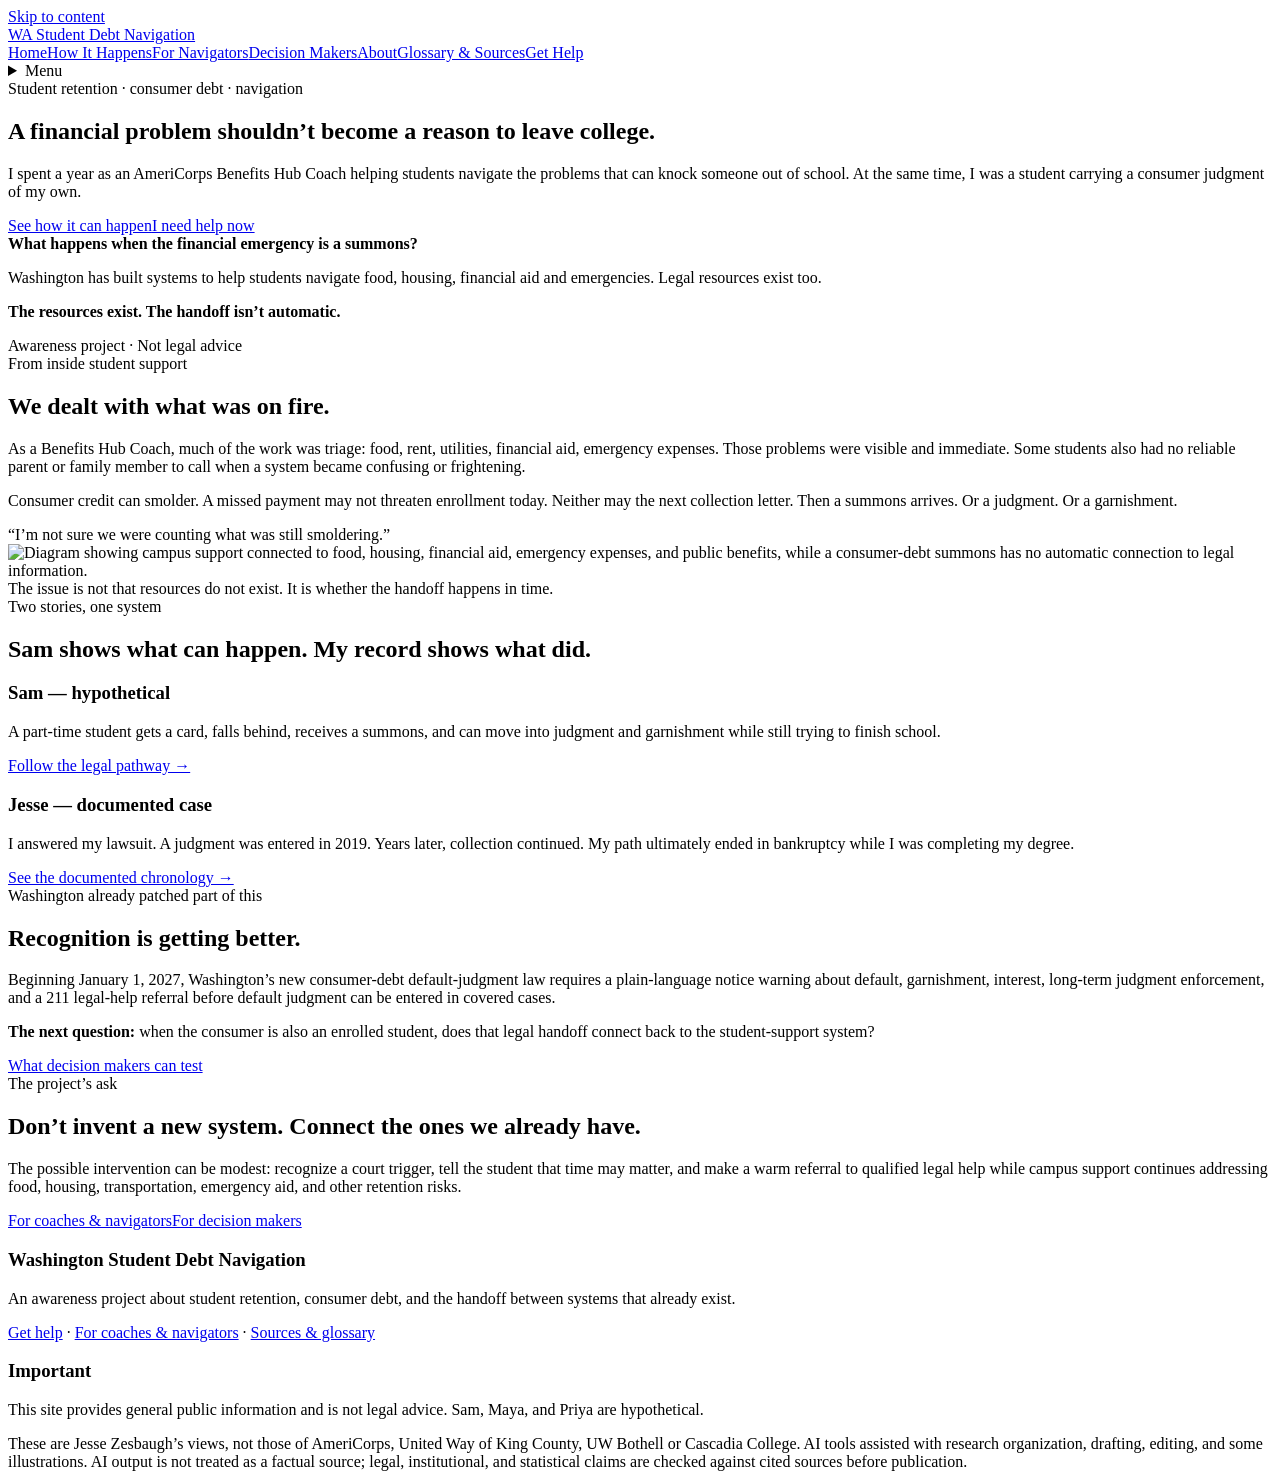
==== index.html @ 7b8e031c "Add files via upload" ====
<!DOCTYPE html>
<html lang="en"><head><meta charset="utf-8"/><meta content="width=device-width,initial-scale=1" name="viewport"/><title>Washington Student Debt Navigation | Student Retention &amp; Consumer Debt</title><meta content="A Washington public-interest project about student retention, consumer debt lawsuits, garnishment, and the missing handoff between campus support and legal help." name="description"/><link href="assets/css/styles.css" rel="stylesheet"/><meta content="Jesse Zesbaugh" name="author"/><meta content="index,follow,max-image-preview:large,max-snippet:-1,max-video-preview:-1" name="robots"/><meta content="#15354a" name="theme-color"/><meta content="website" property="og:type"/><meta content="WA Student Debt Navigation" property="og:site_name"/><meta content="Washington Student Debt Navigation | Student Retention &amp; Consumer Debt" property="og:title"/><meta content="A Washington public-interest project about student retention, consumer debt lawsuits, garnishment, and the missing handoff between campus support and legal help." property="og:description"/><meta content="https://jzesbaugh.github.io/wa-student-debt-navigation/" property="og:url"/><meta content="https://jzesbaugh.github.io/wa-student-debt-navigation/assets/img/recognize-find-act.png" property="og:image"/><meta content="Illustration of the recognize, find, act, and stay-on-track navigation path for Washington students facing consumer debt." property="og:image:alt"/><meta content="summary_large_image" name="twitter:card"/><meta content="Washington Student Debt Navigation | Student Retention &amp; Consumer Debt" name="twitter:title"/><meta content="A Washington public-interest project about student retention, consumer debt lawsuits, garnishment, and the missing handoff between campus support and legal help." name="twitter:description"/><meta content="https://jzesbaugh.github.io/wa-student-debt-navigation/assets/img/recognize-find-act.png" name="twitter:image"/><link href="https://jzesbaugh.github.io/wa-student-debt-navigation/" rel="canonical"/><link href="assets/favicon.svg" rel="icon" type="image/svg+xml"/><link href="site.webmanifest" rel="manifest"/><script type="application/ld+json">{"@context":"https://schema.org","@graph":[{"@type":"WebSite","@id":"https://jzesbaugh.github.io/wa-student-debt-navigation/#website","url":"https://jzesbaugh.github.io/wa-student-debt-navigation/","name":"Washington Student Debt Navigation","description":"A Washington public-interest project about student retention, consumer debt lawsuits, garnishment, and the missing handoff between campus support and legal help.","inLanguage":"en-US","author":{"@id":"https://jzesbaugh.github.io/wa-student-debt-navigation/#jesse"}},{"@type":"Person","@id":"https://jzesbaugh.github.io/wa-student-debt-navigation/#jesse","name":"Jesse Zesbaugh","description":"Former AmeriCorps Benefits Hub Coach and author of the Washington Student Debt Navigation public-interest project."},{"@type":"WebPage","@id":"https://jzesbaugh.github.io/wa-student-debt-navigation/#webpage","url":"https://jzesbaugh.github.io/wa-student-debt-navigation/","name":"Washington Student Debt Navigation | Student Retention & Consumer Debt","description":"A Washington public-interest project about student retention, consumer debt lawsuits, garnishment, and the missing handoff between campus support and legal help.","isPartOf":{"@id":"https://jzesbaugh.github.io/wa-student-debt-navigation/#website"},"inLanguage":"en-US","author":{"@id":"https://jzesbaugh.github.io/wa-student-debt-navigation/#jesse"},"dateModified":"2026-10-07","lastReviewed":"2026-10-07"}]}</script></head><body><a class="skip" href="#main">Skip to content</a><header class="site-header"><div class="wrap navrow"><a class="brand" href="index.html">WA Student Debt Navigation</a><nav aria-label="Main navigation" class="desktop-nav"><a aria-current="page" href="index.html">Home</a><a href="how-it-happens.html">How It Happens</a><a href="for-navigators.html">For Navigators</a><a href="for-decision-makers.html">Decision Makers</a><a href="about.html">About</a><a href="glossary-sources.html">Glossary &amp; Sources</a><a class="help-link" href="get-help.html">Get Help</a></nav><details class="mobile-nav"><summary>Menu</summary><nav aria-label="Mobile navigation" class="panel"><a aria-current="page" href="index.html">Home</a><a href="how-it-happens.html">How It Happens</a><a href="for-navigators.html">For Navigators</a><a href="for-decision-makers.html">Decision Makers</a><a href="about.html">About</a><a href="glossary-sources.html">Glossary &amp; Sources</a><a class="help-link" href="get-help.html">Get Help Now</a></nav></details></div></header><main id="main">
<section class="hero"><div class="wrap hero-grid"><div><div class="eyebrow">Student retention · consumer debt · navigation</div><h1>A financial problem shouldn’t become a reason to leave college.</h1><p class="lead">I spent a year as an AmeriCorps Benefits Hub Coach helping students navigate the problems that can knock someone out of school. At the same time, I was a student carrying a consumer judgment of my own.</p><div class="buttons"><a class="btn primary" href="how-it-happens.html">See how it can happen</a><a class="btn secondary" href="get-help.html">I need help now</a></div></div><aside class="hero-card"><strong>What happens when the financial emergency is a summons?</strong><p>Washington has built systems to help students navigate food, housing, financial aid and emergencies. Legal resources exist too.</p><p><b>The resources exist. The handoff isn’t automatic.</b></p><span class="badge">Awareness project · Not legal advice</span></aside></div></section>
<section class="section"><div class="wrap grid2"><div><div class="kicker">From inside student support</div><h2>We dealt with what was on fire.</h2><p>As a Benefits Hub Coach, much of the work was triage: food, rent, utilities, financial aid, emergency expenses. Those problems were visible and immediate. Some students also had no reliable parent or family member to call when a system became confusing or frightening.</p><p>Consumer credit can smolder. A missed payment may not threaten enrollment today. Neither may the next collection letter. Then a summons arrives. Or a judgment. Or a garnishment.</p><div class="quote">“I’m not sure we were counting what was still smoldering.”</div></div><div class="figure"><img alt="Diagram showing campus support connected to food, housing, financial aid, emergency expenses, and public benefits, while a consumer-debt summons has no automatic connection to legal information." src="assets/img/navigation-gap.png"/><div class="caption">The issue is not that resources do not exist. It is whether the handoff happens in time.</div></div></div></section>
<section class="section alt"><div class="wrap"><div class="kicker">Two stories, one system</div><h2>Sam shows what can happen. My record shows what did.</h2><div class="cards"><article class="card"><h3>Sam — hypothetical</h3><p>A part-time student gets a card, falls behind, receives a summons, and can move into judgment and garnishment while still trying to finish school.</p><a href="how-it-happens.html">Follow the legal pathway →</a></article><article class="card"><h3>Jesse — documented case</h3><p>I answered my lawsuit. A judgment was entered in 2019. Years later, collection continued. My path ultimately ended in bankruptcy while I was completing my degree.</p><a href="about.html">See the documented chronology →</a></article></div></div></section>
<section class="section"><div class="wrap grid2"><div class="callout"><div class="kicker">Washington already patched part of this</div><h2>Recognition is getting better.</h2><p>Beginning January 1, 2027, Washington’s new consumer-debt default-judgment law requires a plain-language notice warning about default, garnishment, interest, long-term judgment enforcement, and a 211 legal-help referral before default judgment can be entered in covered cases.</p><p><b>The next question:</b> when the consumer is also an enrolled student, does that legal handoff connect back to the student-support system?</p><a class="btn secondary" href="for-decision-makers.html">What decision makers can test</a></div><div><div class="kicker">The project’s ask</div><h2>Don’t invent a new system. Connect the ones we already have.</h2><p>The possible intervention can be modest: recognize a court trigger, tell the student that time may matter, and make a warm referral to qualified legal help while campus support continues addressing food, housing, transportation, emergency aid, and other retention risks.</p><div class="buttons"><a class="btn primary" href="for-navigators.html">For coaches &amp; navigators</a><a class="btn secondary" href="for-decision-makers.html">For decision makers</a></div></div></div></section>
</main><footer class="site-footer"><div class="wrap"><div class="footer-grid"><div><h3>Washington Student Debt Navigation</h3><p>An awareness project about student retention, consumer debt, and the handoff between systems that already exist.</p><p class="small"><a href="get-help.html">Get help</a> · <a href="for-navigators.html">For coaches &amp; navigators</a> · <a href="glossary-sources.html">Sources &amp; glossary</a></p></div><div><h3>Important</h3><p class="small">This site provides general public information and is not legal advice. Sam, Maya, and Priya are hypothetical.</p></div></div><div class="legal">These are Jesse Zesbaugh’s views, not those of AmeriCorps, United Way of King County, UW Bothell or Cascadia College. AI tools assisted with research organization, drafting, editing, and some illustrations. AI output is not treated as a factual source; legal, institutional, and statistical claims are checked against cited sources before publication.</div></div></footer><script src="assets/js/site.js"></script></body></html>
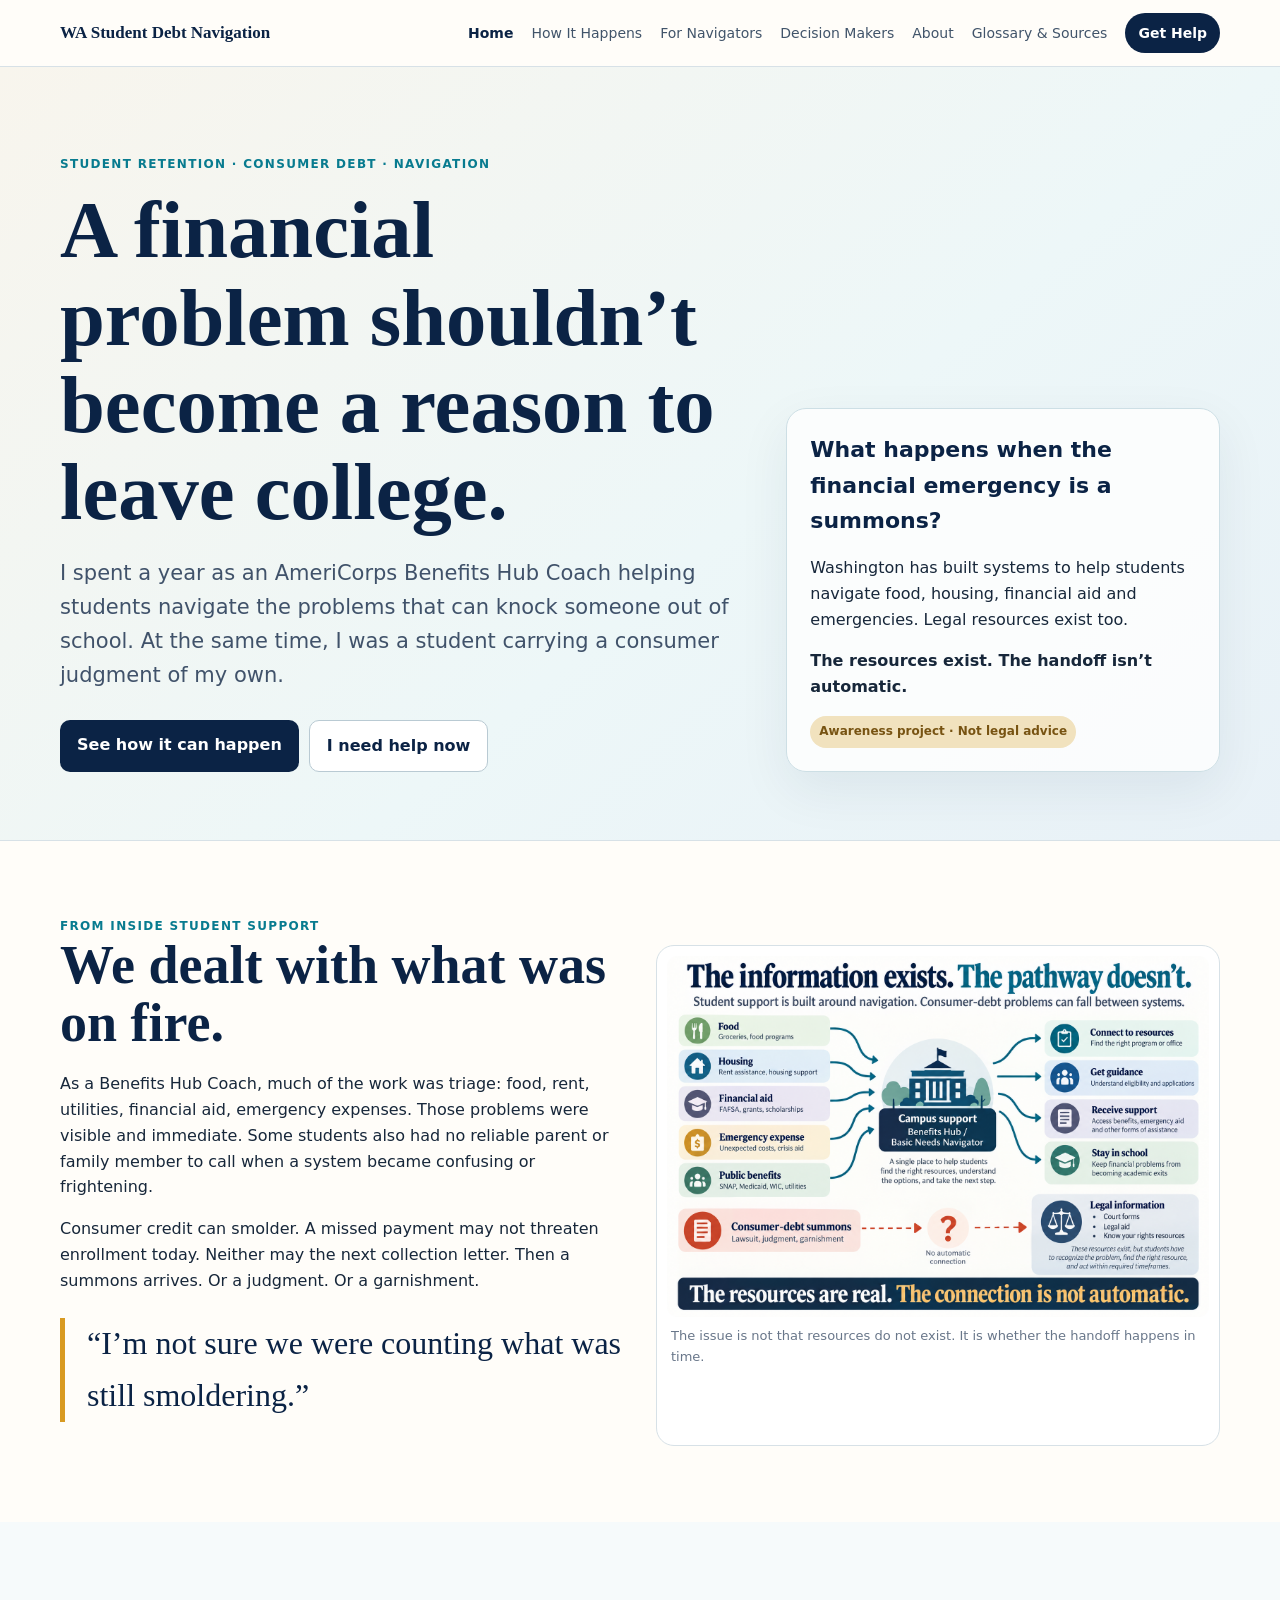
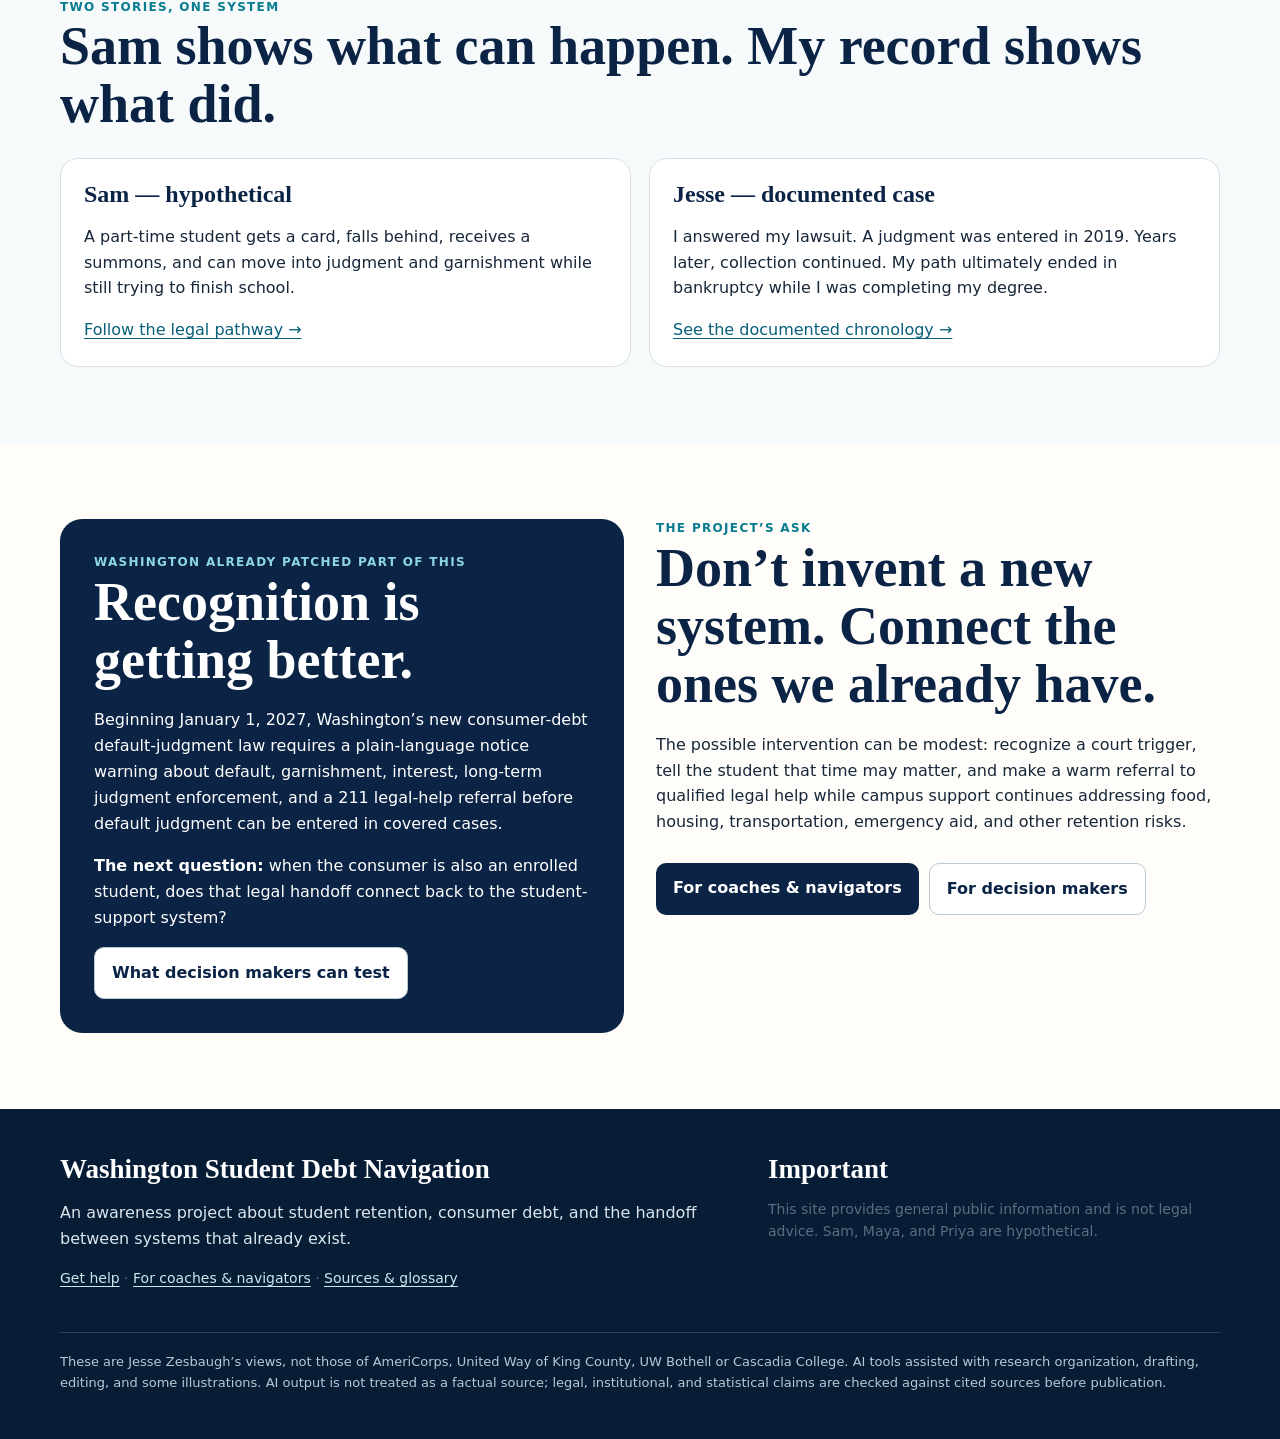
==== commit ebe0a686: "Add files via upload" ====
--- a/index.html
+++ b/index.html
@@ -1,5 +1,5 @@
 <!DOCTYPE html>
-<html lang="en"><head><meta charset="utf-8"/><meta content="width=device-width,initial-scale=1" name="viewport"/><title>Washington Student Debt Navigation | Student Retention &amp; Consumer Debt</title><meta content="A Washington public-interest project about student retention, consumer debt lawsuits, garnishment, and the missing handoff between campus support and legal help." name="description"/><link href="assets/css/styles.css" rel="stylesheet"/><meta content="Jesse Zesbaugh" name="author"/><meta content="index,follow,max-image-preview:large,max-snippet:-1,max-video-preview:-1" name="robots"/><meta content="#15354a" name="theme-color"/><meta content="website" property="og:type"/><meta content="WA Student Debt Navigation" property="og:site_name"/><meta content="Washington Student Debt Navigation | Student Retention &amp; Consumer Debt" property="og:title"/><meta content="A Washington public-interest project about student retention, consumer debt lawsuits, garnishment, and the missing handoff between campus support and legal help." property="og:description"/><meta content="https://jzesbaugh.github.io/wa-student-debt-navigation/" property="og:url"/><meta content="https://jzesbaugh.github.io/wa-student-debt-navigation/assets/img/recognize-find-act.png" property="og:image"/><meta content="Illustration of the recognize, find, act, and stay-on-track navigation path for Washington students facing consumer debt." property="og:image:alt"/><meta content="summary_large_image" name="twitter:card"/><meta content="Washington Student Debt Navigation | Student Retention &amp; Consumer Debt" name="twitter:title"/><meta content="A Washington public-interest project about student retention, consumer debt lawsuits, garnishment, and the missing handoff between campus support and legal help." name="twitter:description"/><meta content="https://jzesbaugh.github.io/wa-student-debt-navigation/assets/img/recognize-find-act.png" name="twitter:image"/><link href="https://jzesbaugh.github.io/wa-student-debt-navigation/" rel="canonical"/><link href="assets/favicon.svg" rel="icon" type="image/svg+xml"/><link href="site.webmanifest" rel="manifest"/><script type="application/ld+json">{"@context":"https://schema.org","@graph":[{"@type":"WebSite","@id":"https://jzesbaugh.github.io/wa-student-debt-navigation/#website","url":"https://jzesbaugh.github.io/wa-student-debt-navigation/","name":"Washington Student Debt Navigation","description":"A Washington public-interest project about student retention, consumer debt lawsuits, garnishment, and the missing handoff between campus support and legal help.","inLanguage":"en-US","author":{"@id":"https://jzesbaugh.github.io/wa-student-debt-navigation/#jesse"}},{"@type":"Person","@id":"https://jzesbaugh.github.io/wa-student-debt-navigation/#jesse","name":"Jesse Zesbaugh","description":"Former AmeriCorps Benefits Hub Coach and author of the Washington Student Debt Navigation public-interest project."},{"@type":"WebPage","@id":"https://jzesbaugh.github.io/wa-student-debt-navigation/#webpage","url":"https://jzesbaugh.github.io/wa-student-debt-navigation/","name":"Washington Student Debt Navigation | Student Retention & Consumer Debt","description":"A Washington public-interest project about student retention, consumer debt lawsuits, garnishment, and the missing handoff between campus support and legal help.","isPartOf":{"@id":"https://jzesbaugh.github.io/wa-student-debt-navigation/#website"},"inLanguage":"en-US","author":{"@id":"https://jzesbaugh.github.io/wa-student-debt-navigation/#jesse"},"dateModified":"2026-10-07","lastReviewed":"2026-10-07"}]}</script></head><body><a class="skip" href="#main">Skip to content</a><header class="site-header"><div class="wrap navrow"><a class="brand" href="index.html">WA Student Debt Navigation</a><nav aria-label="Main navigation" class="desktop-nav"><a aria-current="page" href="index.html">Home</a><a href="how-it-happens.html">How It Happens</a><a href="for-navigators.html">For Navigators</a><a href="for-decision-makers.html">Decision Makers</a><a href="about.html">About</a><a href="glossary-sources.html">Glossary &amp; Sources</a><a class="help-link" href="get-help.html">Get Help</a></nav><details class="mobile-nav"><summary>Menu</summary><nav aria-label="Mobile navigation" class="panel"><a aria-current="page" href="index.html">Home</a><a href="how-it-happens.html">How It Happens</a><a href="for-navigators.html">For Navigators</a><a href="for-decision-makers.html">Decision Makers</a><a href="about.html">About</a><a href="glossary-sources.html">Glossary &amp; Sources</a><a class="help-link" href="get-help.html">Get Help Now</a></nav></details></div></header><main id="main">
+<html lang="en"><head><meta charset="utf-8"/><meta content="width=device-width,initial-scale=1" name="viewport"/><title>Washington Student Debt Navigation | Student Retention &amp; Consumer Debt</title><meta content="A Washington public-interest project about student retention, consumer debt lawsuits, garnishment, and the missing handoff between campus support and legal help." name="description"/><link href="assets/css/styles.css" rel="stylesheet"/><meta content="Jesse Zesbaugh" name="author"/><meta content="index,follow,max-image-preview:large,max-snippet:-1,max-video-preview:-1" name="robots"/><meta content="#15354a" name="theme-color"/><meta content="website" property="og:type"/><meta content="WA Student Debt Navigation" property="og:site_name"/><meta content="Washington Student Debt Navigation | Student Retention &amp; Consumer Debt" property="og:title"/><meta content="A Washington public-interest project about student retention, consumer debt lawsuits, garnishment, and the missing handoff between campus support and legal help." property="og:description"/><meta content="https://wastudentdebt.org/" property="og:url"/><meta content="https://wastudentdebt.org/assets/img/recognize-find-act.png" property="og:image"/><meta content="Illustration of the recognize, find, act, and stay-on-track navigation path for Washington students facing consumer debt." property="og:image:alt"/><meta content="summary_large_image" name="twitter:card"/><meta content="Washington Student Debt Navigation | Student Retention &amp; Consumer Debt" name="twitter:title"/><meta content="A Washington public-interest project about student retention, consumer debt lawsuits, garnishment, and the missing handoff between campus support and legal help." name="twitter:description"/><meta content="https://wastudentdebt.org/assets/img/recognize-find-act.png" name="twitter:image"/><link href="https://wastudentdebt.org/" rel="canonical"/><link href="assets/favicon.svg" rel="icon" type="image/svg+xml"/><link href="site.webmanifest" rel="manifest"/><script type="application/ld+json">{"@context":"https://schema.org","@graph":[{"@type":"WebSite","@id":"https://wastudentdebt.org/#website","url":"https://wastudentdebt.org/","name":"Washington Student Debt Navigation","description":"A Washington public-interest project about student retention, consumer debt lawsuits, garnishment, and the missing handoff between campus support and legal help.","inLanguage":"en-US","author":{"@id":"https://wastudentdebt.org/#jesse"}},{"@type":"Person","@id":"https://wastudentdebt.org/#jesse","name":"Jesse Zesbaugh","description":"Former AmeriCorps Benefits Hub Coach and author of the Washington Student Debt Navigation public-interest project."},{"@type":"WebPage","@id":"https://wastudentdebt.org/#webpage","url":"https://wastudentdebt.org/","name":"Washington Student Debt Navigation | Student Retention & Consumer Debt","description":"A Washington public-interest project about student retention, consumer debt lawsuits, garnishment, and the missing handoff between campus support and legal help.","isPartOf":{"@id":"https://wastudentdebt.org/#website"},"inLanguage":"en-US","author":{"@id":"https://wastudentdebt.org/#jesse"},"dateModified":"2026-10-07","lastReviewed":"2026-10-07"}]}</script></head><body><a class="skip" href="#main">Skip to content</a><header class="site-header"><div class="wrap navrow"><a class="brand" href="index.html">WA Student Debt Navigation</a><nav aria-label="Main navigation" class="desktop-nav"><a aria-current="page" href="index.html">Home</a><a href="how-it-happens.html">How It Happens</a><a href="for-navigators.html">For Navigators</a><a href="for-decision-makers.html">Decision Makers</a><a href="about.html">About</a><a href="glossary-sources.html">Glossary &amp; Sources</a><a class="help-link" href="get-help.html">Get Help</a></nav><details class="mobile-nav"><summary>Menu</summary><nav aria-label="Mobile navigation" class="panel"><a aria-current="page" href="index.html">Home</a><a href="how-it-happens.html">How It Happens</a><a href="for-navigators.html">For Navigators</a><a href="for-decision-makers.html">Decision Makers</a><a href="about.html">About</a><a href="glossary-sources.html">Glossary &amp; Sources</a><a class="help-link" href="get-help.html">Get Help Now</a></nav></details></div></header><main id="main">
 <section class="hero"><div class="wrap hero-grid"><div><div class="eyebrow">Student retention · consumer debt · navigation</div><h1>A financial problem shouldn’t become a reason to leave college.</h1><p class="lead">I spent a year as an AmeriCorps Benefits Hub Coach helping students navigate the problems that can knock someone out of school. At the same time, I was a student carrying a consumer judgment of my own.</p><div class="buttons"><a class="btn primary" href="how-it-happens.html">See how it can happen</a><a class="btn secondary" href="get-help.html">I need help now</a></div></div><aside class="hero-card"><strong>What happens when the financial emergency is a summons?</strong><p>Washington has built systems to help students navigate food, housing, financial aid and emergencies. Legal resources exist too.</p><p><b>The resources exist. The handoff isn’t automatic.</b></p><span class="badge">Awareness project · Not legal advice</span></aside></div></section>
 <section class="section"><div class="wrap grid2"><div><div class="kicker">From inside student support</div><h2>We dealt with what was on fire.</h2><p>As a Benefits Hub Coach, much of the work was triage: food, rent, utilities, financial aid, emergency expenses. Those problems were visible and immediate. Some students also had no reliable parent or family member to call when a system became confusing or frightening.</p><p>Consumer credit can smolder. A missed payment may not threaten enrollment today. Neither may the next collection letter. Then a summons arrives. Or a judgment. Or a garnishment.</p><div class="quote">“I’m not sure we were counting what was still smoldering.”</div></div><div class="figure"><img alt="Diagram showing campus support connected to food, housing, financial aid, emergency expenses, and public benefits, while a consumer-debt summons has no automatic connection to legal information." src="assets/img/navigation-gap.png"/><div class="caption">The issue is not that resources do not exist. It is whether the handoff happens in time.</div></div></div></section>
 <section class="section alt"><div class="wrap"><div class="kicker">Two stories, one system</div><h2>Sam shows what can happen. My record shows what did.</h2><div class="cards"><article class="card"><h3>Sam — hypothetical</h3><p>A part-time student gets a card, falls behind, receives a summons, and can move into judgment and garnishment while still trying to finish school.</p><a href="how-it-happens.html">Follow the legal pathway →</a></article><article class="card"><h3>Jesse — documented case</h3><p>I answered my lawsuit. A judgment was entered in 2019. Years later, collection continued. My path ultimately ended in bankruptcy while I was completing my degree.</p><a href="about.html">See the documented chronology →</a></article></div></div></section>
--- a/assets/css/styles.css
+++ b/assets/css/styles.css
@@ -0,0 +1,26 @@
+/* Washington Student Debt Navigation — static site */
+:root{
+ --navy:#0b2345;--navy2:#203a5f;--teal:#087b8f;--green:#3f8c68;--gold:#d89a22;
+ --cream:#f8f5ed;--paper:#fffdf9;--mist:#eaf3f7;--line:#d7e1e7;--red:#9a4434;--soft:#f5f8f9;
+ --text:#17273a;--muted:#5d6d81;--max:1160px;
+}
+*{box-sizing:border-box}html{scroll-behavior:smooth}body{margin:0;background:var(--paper);color:var(--text);font-family:Inter,ui-sans-serif,system-ui,-apple-system,BlinkMacSystemFont,"Segoe UI",sans-serif;line-height:1.62}
+a{color:#075f78;text-underline-offset:3px}a:hover{color:#043b4b}.wrap{width:min(var(--max),calc(100% - 32px));margin:auto}
+.skip{position:absolute;left:-9999px}.skip:focus{left:12px;top:12px;background:#fff;padding:10px 14px;z-index:1000;border:2px solid var(--navy)}
+.site-header{position:sticky;top:0;z-index:50;background:rgba(255,253,249,.96);backdrop-filter:blur(12px);border-bottom:1px solid var(--line)}
+.navrow{min-height:66px;display:flex;align-items:center;gap:18px}.brand{font-family:Georgia,serif;font-weight:700;color:var(--navy);text-decoration:none;font-size:17px;white-space:nowrap}.desktop-nav{margin-left:auto;display:flex;gap:18px;align-items:center}.desktop-nav a{text-decoration:none;color:#41546a;font-size:14px}.desktop-nav a[aria-current="page"]{color:var(--navy);font-weight:800}.help-link{background:var(--navy)!important;color:#fff!important;padding:9px 13px;border-radius:999px;font-weight:800}
+.mobile-nav{display:none;margin-left:auto;position:relative}.mobile-nav summary{cursor:pointer;list-style:none;border:1px solid #b8c8d3;background:white;color:var(--navy);padding:8px 11px;border-radius:10px;font-weight:800}.mobile-nav summary::-webkit-details-marker{display:none}.mobile-nav .panel{position:absolute;right:0;top:47px;width:min(330px,calc(100vw - 24px));background:white;border:1px solid var(--line);border-radius:16px;box-shadow:0 18px 48px rgba(14,42,65,.16);padding:9px}.mobile-nav a{display:block;padding:11px;border-radius:9px;text-decoration:none;color:#32475d}.mobile-nav a:hover{background:#f3f7f8}
+.hero{padding:88px 0 68px;background:linear-gradient(140deg,var(--cream),#edf7f8 58%,#e8f1f7);border-bottom:1px solid var(--line)}.hero.compact{padding:62px 0 50px}.hero-grid{display:grid;grid-template-columns:1.22fr .78fr;gap:48px;align-items:end}.eyebrow,.kicker{text-transform:uppercase;letter-spacing:.11em;font-size:12px;font-weight:850;color:var(--teal)}h1,h2,h3{font-family:Georgia,serif;color:var(--navy);line-height:1.08}h1{font-size:clamp(44px,6.3vw,82px);max-width:970px;margin:12px 0 20px}h2{font-size:clamp(32px,4.5vw,54px);margin:0 0 18px}h3{font-size:27px;margin:0 0 9px}.lead{font-size:21px;max-width:810px;color:#40526a}.hero-card{background:rgba(255,255,255,.8);border:1px solid #cddfe5;border-radius:20px;padding:23px;box-shadow:0 18px 52px rgba(15,45,68,.07)}.hero-card strong{display:block;font-size:22px;color:var(--navy);margin-bottom:7px}.badge{display:inline-block;background:#f1e2be;color:#775312;padding:6px 9px;border-radius:999px;font-size:12px;font-weight:850}
+.buttons{display:flex;gap:10px;flex-wrap:wrap;margin-top:28px}.btn{display:inline-block;text-decoration:none;padding:12px 17px;border-radius:10px;font-weight:850}.btn.primary{background:var(--navy);color:#fff}.btn.secondary{background:#fff;border:1px solid #b9cad3;color:var(--navy)}
+.section{padding:76px 0}.section.alt{background:#f6fafb}.grid2{display:grid;grid-template-columns:1fr 1fr;gap:32px}.grid3{display:grid;grid-template-columns:repeat(3,1fr);gap:18px}.quote{font-family:Georgia,serif;font-size:32px;color:var(--navy);border-left:5px solid var(--gold);padding-left:22px;margin:24px 0}.callout{background:var(--navy);color:#fff;border-radius:22px;padding:34px}.callout h2,.callout h3{color:#fff}.callout .kicker{color:#8ed6e0}.note{border-left:4px solid var(--teal);background:#f0f8f9;padding:18px 20px;border-radius:0 12px 12px 0}.warning{border-left-color:var(--gold);background:#fff8ea}.plain-card,.card{border:1px solid var(--line);border-radius:18px;padding:23px;background:#fff}.card h3{font-size:24px}.cards{display:grid;grid-template-columns:repeat(2,1fr);gap:18px;margin-top:24px}
+.timeline{display:grid;gap:12px;margin-top:28px}.step{display:grid;grid-template-columns:92px 1fr;gap:20px;padding:22px;border:1px solid var(--line);border-radius:18px;background:#fff}.age{width:70px;height:70px;border-radius:50%;display:grid;place-items:center;background:var(--navy);color:#fff;font-family:Georgia,serif;font-size:25px;font-weight:700}.step p{margin:5px 0 0}.patch{border:2px solid #a7d3c0;background:#eff8f3;border-radius:20px;padding:28px;margin-top:26px}.patch strong{color:#23634a}.record{background:#f5f0e8;border-radius:20px;padding:32px}.record-row{display:grid;grid-template-columns:135px 1fr;gap:18px;padding:15px 0;border-bottom:1px solid #ddd6c8}.record-row:last-child{border-bottom:0}.date{font-weight:850;color:var(--navy)}
+.figure{margin:28px 0 0;background:#fff;border:1px solid var(--line);border-radius:18px;padding:10px;overflow:hidden}.figure img{display:block;width:100%;height:auto;border-radius:11px}.caption{font-size:13px;color:#69778a;padding:8px 4px 0}
+.checklist{display:grid;grid-template-columns:1fr 1fr;gap:14px;margin-top:24px}.check{border:1px solid var(--line);border-radius:15px;padding:18px;background:#fff}.check b{display:block;color:var(--navy);margin-bottom:4px}.number{display:inline-grid;place-items:center;width:28px;height:28px;border-radius:50%;background:var(--navy);color:#fff;font-weight:900;margin-right:7px}
+.help-grid{display:grid;grid-template-columns:repeat(2,1fr);gap:16px}.help-item{border:1px solid #c7dce3;background:#fff;border-radius:16px;padding:22px}.help-item h3{font-size:23px}.help-item .action{display:inline-block;margin-top:8px;font-weight:850}
+.glossary{display:grid;grid-template-columns:repeat(3,1fr);gap:12px}.term{border-top:3px solid #cddce3;background:#f7fafb;padding:17px;border-radius:8px}.term b{display:block;color:var(--navy);margin-bottom:4px}.source-list{display:grid;grid-template-columns:1fr 1fr;gap:9px 28px}.source-item{font-size:14px;border-top:1px solid #e5ecef;padding-top:10px}.source-item b{color:var(--navy)}
+.policy-list{display:grid;gap:13px}.policy{border:1px solid var(--line);border-radius:15px;padding:20px;background:#fff}.policy h3{font-size:22px}.stats{display:grid;grid-template-columns:repeat(4,1fr);gap:13px}.stat{background:#fff;border:1px solid var(--line);border-radius:15px;padding:18px}.stat b{display:block;font-family:Georgia,serif;color:var(--navy);font-size:30px}.small{font-size:14px;color:var(--muted)}.tiny{font-size:12.5px;color:#6f7e90}.anchor-offset{scroll-margin-top:90px}
+.site-footer{background:#071c35;color:#dbe6ef;padding:46px 0}.site-footer h3{color:#fff}.footer-grid{display:grid;grid-template-columns:1.2fr .8fr;gap:30px}.site-footer a{color:#cde8ef}.legal{border-top:1px solid rgba(255,255,255,.16);margin-top:28px;padding-top:18px;font-size:13px;color:#b9c8d5}
+.print-only{display:none}
+@media(max-width:900px){.desktop-nav{display:none}.mobile-nav{display:block}.hero-grid,.grid2{grid-template-columns:1fr}.grid3,.glossary{grid-template-columns:1fr 1fr}.section{padding:58px 0}.hero{padding:56px 0}.hero.compact{padding:46px 0 38px}.record-row{grid-template-columns:1fr}.stats{grid-template-columns:1fr 1fr}.footer-grid{grid-template-columns:1fr}.source-list{grid-template-columns:1fr}.checklist{grid-template-columns:1fr}.brand{font-size:15px}}
+@media(max-width:600px){.wrap{width:min(var(--max),calc(100% - 24px))}.navrow{min-height:58px}.brand{max-width:210px;line-height:1.1}.hero{padding:42px 0 48px}h1{font-size:clamp(39px,12vw,56px)}h2{font-size:clamp(30px,9.5vw,43px)}.lead{font-size:18px}.buttons{display:grid}.btn{text-align:center}.cards,.help-grid,.grid3,.glossary,.stats{grid-template-columns:1fr}.step{grid-template-columns:55px 1fr;gap:13px;padding:17px}.age{width:50px;height:50px;font-size:20px}.callout,.record{padding:23px}.quote{font-size:27px}.section{padding:46px 0}.hero-card{padding:19px}.figure{margin-left:-2px;margin-right:-2px}.site-footer{padding:38px 0}}
+@media print{.site-header,.mobile-nav,.buttons{display:none!important}.section,.hero{padding:26px 0}.site-footer{background:#fff;color:#111}.site-footer h3{color:#111}.print-only{display:block}.figure{break-inside:avoid}a{color:#111;text-decoration:none}}
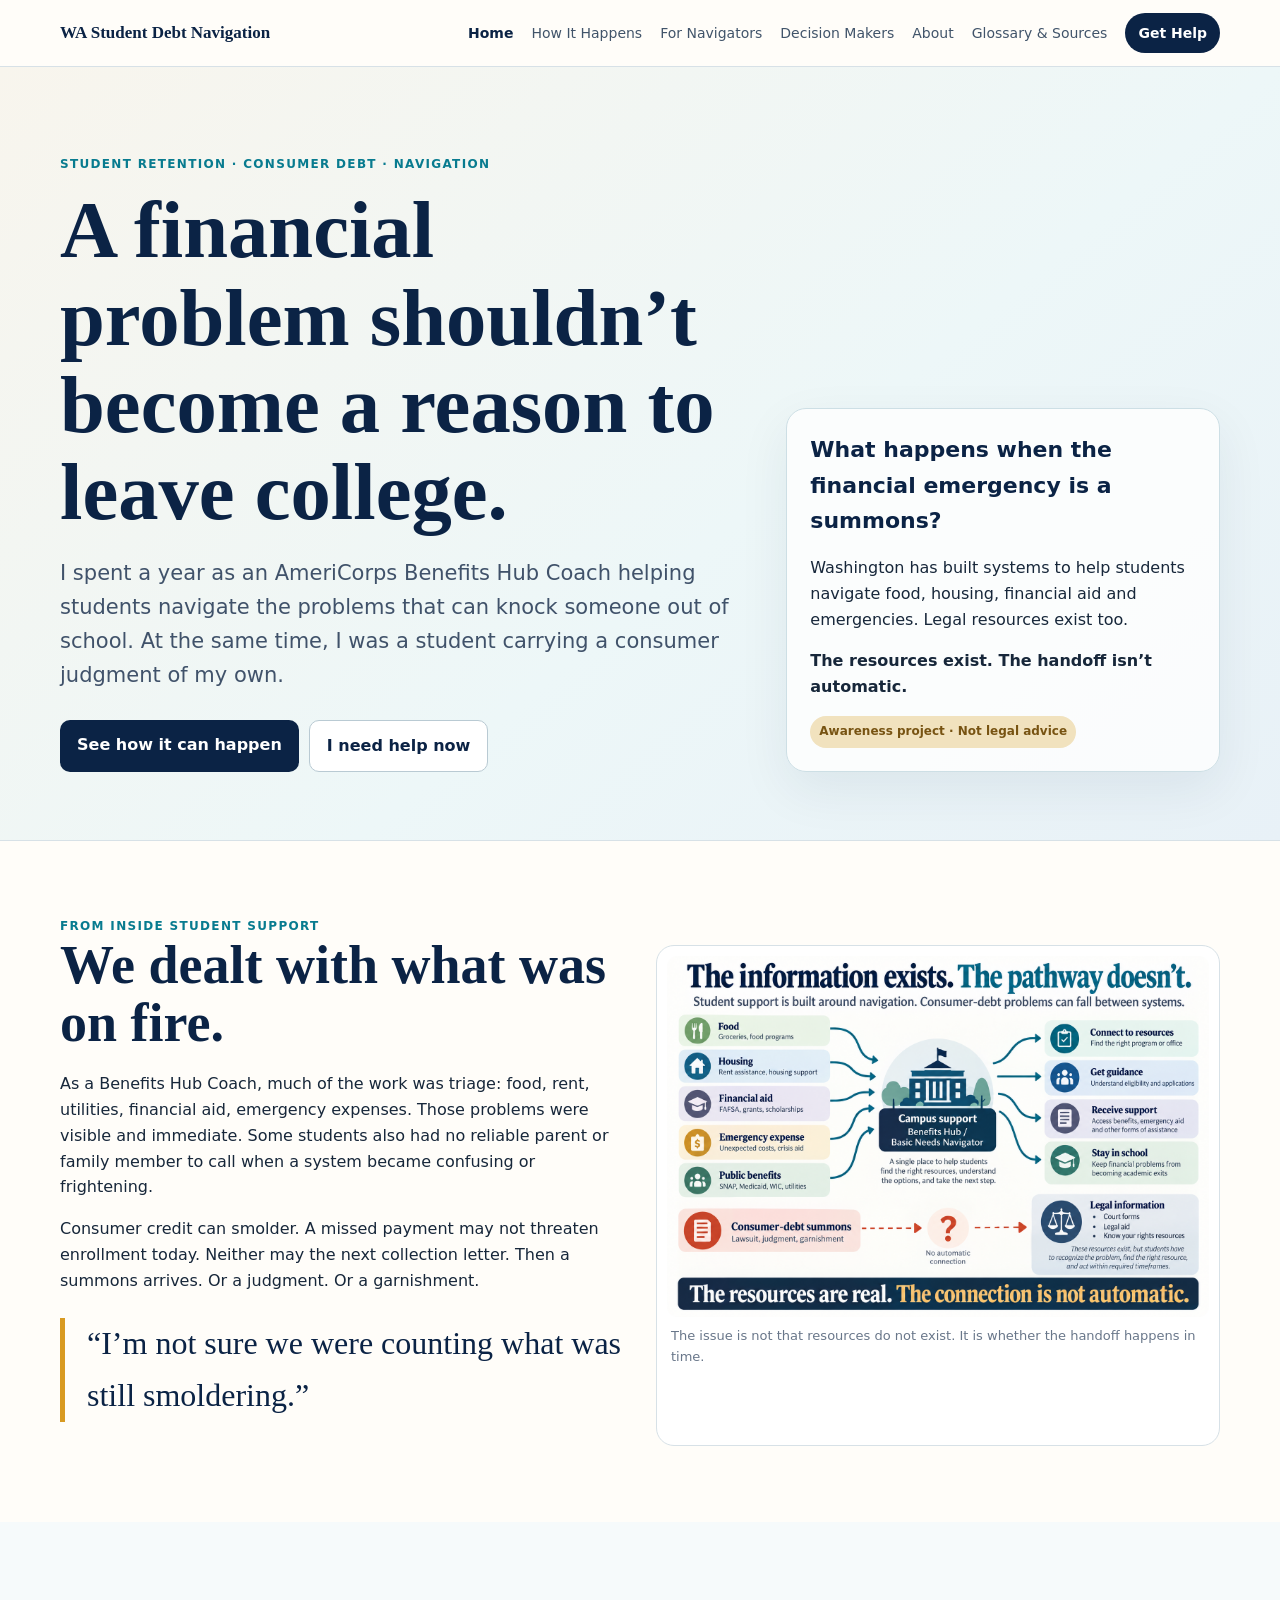
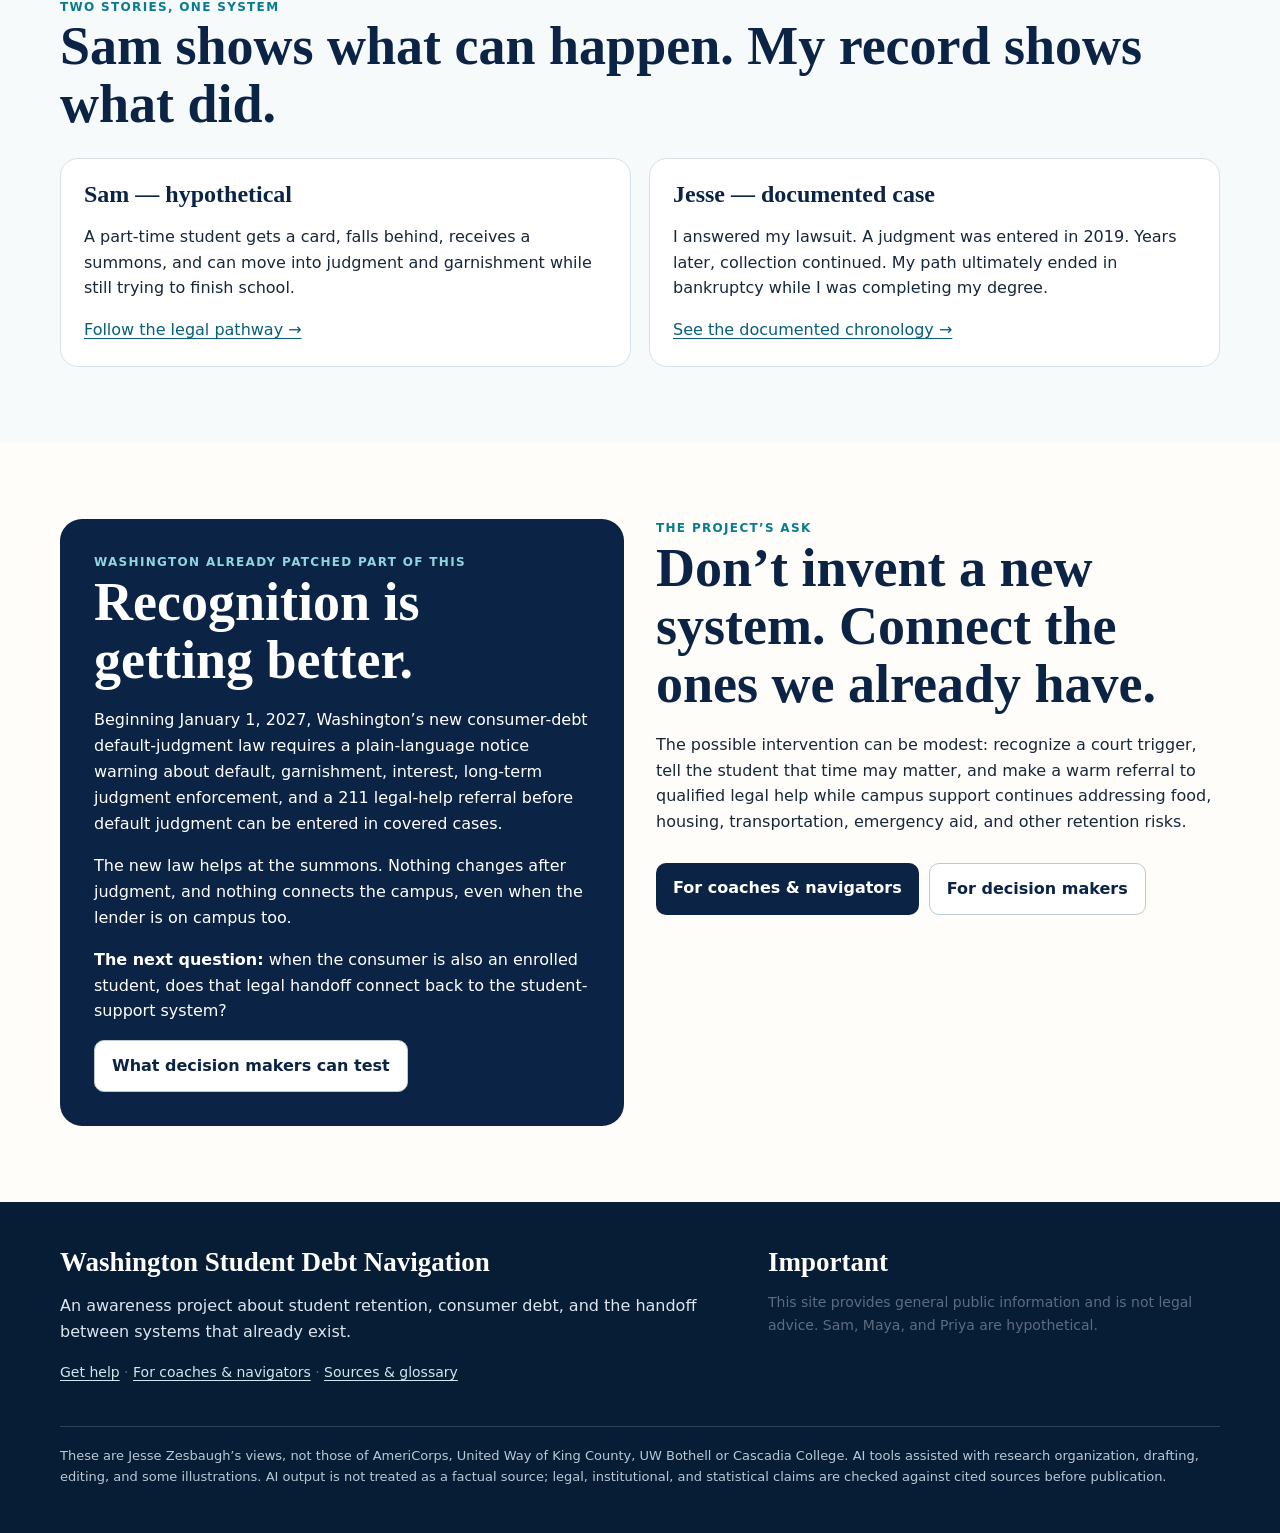
==== commit c3071837: "Rename index_2.html to index.html" ====
--- a/index.html
+++ b/index.html
@@ -1,7 +1,7 @@
 <!DOCTYPE html>
-<html lang="en"><head><meta charset="utf-8"/><meta content="width=device-width,initial-scale=1" name="viewport"/><title>Washington Student Debt Navigation | Student Retention &amp; Consumer Debt</title><meta content="A Washington public-interest project about student retention, consumer debt lawsuits, garnishment, and the missing handoff between campus support and legal help." name="description"/><link href="assets/css/styles.css" rel="stylesheet"/><meta content="Jesse Zesbaugh" name="author"/><meta content="index,follow,max-image-preview:large,max-snippet:-1,max-video-preview:-1" name="robots"/><meta content="#15354a" name="theme-color"/><meta content="website" property="og:type"/><meta content="WA Student Debt Navigation" property="og:site_name"/><meta content="Washington Student Debt Navigation | Student Retention &amp; Consumer Debt" property="og:title"/><meta content="A Washington public-interest project about student retention, consumer debt lawsuits, garnishment, and the missing handoff between campus support and legal help." property="og:description"/><meta content="https://wastudentdebt.org/" property="og:url"/><meta content="https://wastudentdebt.org/assets/img/recognize-find-act.png" property="og:image"/><meta content="Illustration of the recognize, find, act, and stay-on-track navigation path for Washington students facing consumer debt." property="og:image:alt"/><meta content="summary_large_image" name="twitter:card"/><meta content="Washington Student Debt Navigation | Student Retention &amp; Consumer Debt" name="twitter:title"/><meta content="A Washington public-interest project about student retention, consumer debt lawsuits, garnishment, and the missing handoff between campus support and legal help." name="twitter:description"/><meta content="https://wastudentdebt.org/assets/img/recognize-find-act.png" name="twitter:image"/><link href="https://wastudentdebt.org/" rel="canonical"/><link href="assets/favicon.svg" rel="icon" type="image/svg+xml"/><link href="site.webmanifest" rel="manifest"/><script type="application/ld+json">{"@context":"https://schema.org","@graph":[{"@type":"WebSite","@id":"https://wastudentdebt.org/#website","url":"https://wastudentdebt.org/","name":"Washington Student Debt Navigation","description":"A Washington public-interest project about student retention, consumer debt lawsuits, garnishment, and the missing handoff between campus support and legal help.","inLanguage":"en-US","author":{"@id":"https://wastudentdebt.org/#jesse"}},{"@type":"Person","@id":"https://wastudentdebt.org/#jesse","name":"Jesse Zesbaugh","description":"Former AmeriCorps Benefits Hub Coach and author of the Washington Student Debt Navigation public-interest project."},{"@type":"WebPage","@id":"https://wastudentdebt.org/#webpage","url":"https://wastudentdebt.org/","name":"Washington Student Debt Navigation | Student Retention & Consumer Debt","description":"A Washington public-interest project about student retention, consumer debt lawsuits, garnishment, and the missing handoff between campus support and legal help.","isPartOf":{"@id":"https://wastudentdebt.org/#website"},"inLanguage":"en-US","author":{"@id":"https://wastudentdebt.org/#jesse"},"dateModified":"2026-10-07","lastReviewed":"2026-10-07"}]}</script></head><body><a class="skip" href="#main">Skip to content</a><header class="site-header"><div class="wrap navrow"><a class="brand" href="index.html">WA Student Debt Navigation</a><nav aria-label="Main navigation" class="desktop-nav"><a aria-current="page" href="index.html">Home</a><a href="how-it-happens.html">How It Happens</a><a href="for-navigators.html">For Navigators</a><a href="for-decision-makers.html">Decision Makers</a><a href="about.html">About</a><a href="glossary-sources.html">Glossary &amp; Sources</a><a class="help-link" href="get-help.html">Get Help</a></nav><details class="mobile-nav"><summary>Menu</summary><nav aria-label="Mobile navigation" class="panel"><a aria-current="page" href="index.html">Home</a><a href="how-it-happens.html">How It Happens</a><a href="for-navigators.html">For Navigators</a><a href="for-decision-makers.html">Decision Makers</a><a href="about.html">About</a><a href="glossary-sources.html">Glossary &amp; Sources</a><a class="help-link" href="get-help.html">Get Help Now</a></nav></details></div></header><main id="main">
+<html lang="en"><head><meta charset="utf-8"/><meta content="width=device-width,initial-scale=1" name="viewport"/><title>Washington Student Debt Navigation | Student Retention &amp; Consumer Debt</title><meta content="A Washington public-interest project about student retention, consumer debt lawsuits, garnishment, and the missing handoff between campus support and legal help." name="description"/><link href="assets/css/styles.css" rel="stylesheet"/><meta content="Jesse Zesbaugh" name="author"/><meta content="index,follow,max-image-preview:large,max-snippet:-1,max-video-preview:-1" name="robots"/><meta content="#15354a" name="theme-color"/><meta content="website" property="og:type"/><meta content="WA Student Debt Navigation" property="og:site_name"/><meta content="Washington Student Debt Navigation | Student Retention &amp; Consumer Debt" property="og:title"/><meta content="A Washington public-interest project about student retention, consumer debt lawsuits, garnishment, and the missing handoff between campus support and legal help." property="og:description"/><meta content="https://wastudentdebt.org/" property="og:url"/><meta content="https://wastudentdebt.org/assets/img/recognize-find-act.png" property="og:image"/><meta content="Illustration of the recognize, find, act, and stay-on-track navigation path for Washington students facing consumer debt." property="og:image:alt"/><meta content="summary_large_image" name="twitter:card"/><meta content="Washington Student Debt Navigation | Student Retention &amp; Consumer Debt" name="twitter:title"/><meta content="A Washington public-interest project about student retention, consumer debt lawsuits, garnishment, and the missing handoff between campus support and legal help." name="twitter:description"/><meta content="https://wastudentdebt.org/assets/img/recognize-find-act.png" name="twitter:image"/><link href="https://wastudentdebt.org/" rel="canonical"/><link href="assets/favicon.svg" rel="icon" type="image/svg+xml"/><link href="site.webmanifest" rel="manifest"/><script type="application/ld+json">{"@context":"https://schema.org","@graph":[{"@type":"WebSite","@id":"https://wastudentdebt.org/#website","url":"https://wastudentdebt.org/","name":"Washington Student Debt Navigation","description":"A Washington public-interest project about student retention, consumer debt lawsuits, garnishment, and the missing handoff between campus support and legal help.","inLanguage":"en-US","author":{"@id":"https://wastudentdebt.org/#jesse"}},{"@type":"Person","@id":"https://wastudentdebt.org/#jesse","name":"Jesse Zesbaugh","description":"Former AmeriCorps Benefits Hub Coach and author of the Washington Student Debt Navigation public-interest project."},{"@type":"WebPage","@id":"https://wastudentdebt.org/#webpage","url":"https://wastudentdebt.org/","name":"Washington Student Debt Navigation | Student Retention & Consumer Debt","description":"A Washington public-interest project about student retention, consumer debt lawsuits, garnishment, and the missing handoff between campus support and legal help.","isPartOf":{"@id":"https://wastudentdebt.org/#website"},"inLanguage":"en-US","author":{"@id":"https://wastudentdebt.org/#jesse"},"dateModified":"2026-10-22","lastReviewed":"2026-10-22"}]}</script></head><body><a class="skip" href="#main">Skip to content</a><header class="site-header"><div class="wrap navrow"><a class="brand" href="index.html">WA Student Debt Navigation</a><nav aria-label="Main navigation" class="desktop-nav"><a aria-current="page" href="index.html">Home</a><a href="how-it-happens.html">How It Happens</a><a href="for-navigators.html">For Navigators</a><a href="for-decision-makers.html">Decision Makers</a><a href="about.html">About</a><a href="glossary-sources.html">Glossary &amp; Sources</a><a class="help-link" href="get-help.html">Get Help</a></nav><details class="mobile-nav"><summary>Menu</summary><nav aria-label="Mobile navigation" class="panel"><a aria-current="page" href="index.html">Home</a><a href="how-it-happens.html">How It Happens</a><a href="for-navigators.html">For Navigators</a><a href="for-decision-makers.html">Decision Makers</a><a href="about.html">About</a><a href="glossary-sources.html">Glossary &amp; Sources</a><a class="help-link" href="get-help.html">Get Help Now</a></nav></details></div></header><main id="main">
 <section class="hero"><div class="wrap hero-grid"><div><div class="eyebrow">Student retention · consumer debt · navigation</div><h1>A financial problem shouldn’t become a reason to leave college.</h1><p class="lead">I spent a year as an AmeriCorps Benefits Hub Coach helping students navigate the problems that can knock someone out of school. At the same time, I was a student carrying a consumer judgment of my own.</p><div class="buttons"><a class="btn primary" href="how-it-happens.html">See how it can happen</a><a class="btn secondary" href="get-help.html">I need help now</a></div></div><aside class="hero-card"><strong>What happens when the financial emergency is a summons?</strong><p>Washington has built systems to help students navigate food, housing, financial aid and emergencies. Legal resources exist too.</p><p><b>The resources exist. The handoff isn’t automatic.</b></p><span class="badge">Awareness project · Not legal advice</span></aside></div></section>
 <section class="section"><div class="wrap grid2"><div><div class="kicker">From inside student support</div><h2>We dealt with what was on fire.</h2><p>As a Benefits Hub Coach, much of the work was triage: food, rent, utilities, financial aid, emergency expenses. Those problems were visible and immediate. Some students also had no reliable parent or family member to call when a system became confusing or frightening.</p><p>Consumer credit can smolder. A missed payment may not threaten enrollment today. Neither may the next collection letter. Then a summons arrives. Or a judgment. Or a garnishment.</p><div class="quote">“I’m not sure we were counting what was still smoldering.”</div></div><div class="figure"><img alt="Diagram showing campus support connected to food, housing, financial aid, emergency expenses, and public benefits, while a consumer-debt summons has no automatic connection to legal information." src="assets/img/navigation-gap.png"/><div class="caption">The issue is not that resources do not exist. It is whether the handoff happens in time.</div></div></div></section>
 <section class="section alt"><div class="wrap"><div class="kicker">Two stories, one system</div><h2>Sam shows what can happen. My record shows what did.</h2><div class="cards"><article class="card"><h3>Sam — hypothetical</h3><p>A part-time student gets a card, falls behind, receives a summons, and can move into judgment and garnishment while still trying to finish school.</p><a href="how-it-happens.html">Follow the legal pathway →</a></article><article class="card"><h3>Jesse — documented case</h3><p>I answered my lawsuit. A judgment was entered in 2019. Years later, collection continued. My path ultimately ended in bankruptcy while I was completing my degree.</p><a href="about.html">See the documented chronology →</a></article></div></div></section>
-<section class="section"><div class="wrap grid2"><div class="callout"><div class="kicker">Washington already patched part of this</div><h2>Recognition is getting better.</h2><p>Beginning January 1, 2027, Washington’s new consumer-debt default-judgment law requires a plain-language notice warning about default, garnishment, interest, long-term judgment enforcement, and a 211 legal-help referral before default judgment can be entered in covered cases.</p><p><b>The next question:</b> when the consumer is also an enrolled student, does that legal handoff connect back to the student-support system?</p><a class="btn secondary" href="for-decision-makers.html">What decision makers can test</a></div><div><div class="kicker">The project’s ask</div><h2>Don’t invent a new system. Connect the ones we already have.</h2><p>The possible intervention can be modest: recognize a court trigger, tell the student that time may matter, and make a warm referral to qualified legal help while campus support continues addressing food, housing, transportation, emergency aid, and other retention risks.</p><div class="buttons"><a class="btn primary" href="for-navigators.html">For coaches &amp; navigators</a><a class="btn secondary" href="for-decision-makers.html">For decision makers</a></div></div></div></section>
-</main><footer class="site-footer"><div class="wrap"><div class="footer-grid"><div><h3>Washington Student Debt Navigation</h3><p>An awareness project about student retention, consumer debt, and the handoff between systems that already exist.</p><p class="small"><a href="get-help.html">Get help</a> · <a href="for-navigators.html">For coaches &amp; navigators</a> · <a href="glossary-sources.html">Sources &amp; glossary</a></p></div><div><h3>Important</h3><p class="small">This site provides general public information and is not legal advice. Sam, Maya, and Priya are hypothetical.</p></div></div><div class="legal">These are Jesse Zesbaugh’s views, not those of AmeriCorps, United Way of King County, UW Bothell or Cascadia College. AI tools assisted with research organization, drafting, editing, and some illustrations. AI output is not treated as a factual source; legal, institutional, and statistical claims are checked against cited sources before publication.</div></div></footer><script src="assets/js/site.js"></script></body></html>+<section class="section"><div class="wrap grid2"><div class="callout"><div class="kicker">Washington already patched part of this</div><h2>Recognition is getting better.</h2><p>Beginning January 1, 2027, Washington’s new consumer-debt default-judgment law requires a plain-language notice warning about default, garnishment, interest, long-term judgment enforcement, and a 211 legal-help referral before default judgment can be entered in covered cases.</p><p>The new law helps at the summons. Nothing changes after judgment, and nothing connects the campus, even when the lender is on campus too.</p><p><b>The next question:</b> when the consumer is also an enrolled student, does that legal handoff connect back to the student-support system?</p><a class="btn secondary" href="for-decision-makers.html">What decision makers can test</a></div><div><div class="kicker">The project’s ask</div><h2>Don’t invent a new system. Connect the ones we already have.</h2><p>The possible intervention can be modest: recognize a court trigger, tell the student that time may matter, and make a warm referral to qualified legal help while campus support continues addressing food, housing, transportation, emergency aid, and other retention risks.</p><div class="buttons"><a class="btn primary" href="for-navigators.html">For coaches &amp; navigators</a><a class="btn secondary" href="for-decision-makers.html">For decision makers</a></div></div></div></section>
+</main><footer class="site-footer"><div class="wrap"><div class="footer-grid"><div><h3>Washington Student Debt Navigation</h3><p>An awareness project about student retention, consumer debt, and the handoff between systems that already exist.</p><p class="small"><a href="get-help.html">Get help</a> · <a href="for-navigators.html">For coaches &amp; navigators</a> · <a href="glossary-sources.html">Sources &amp; glossary</a></p></div><div><h3>Important</h3><p class="small">This site provides general public information and is not legal advice. Sam, Maya, and Priya are hypothetical.</p></div></div><div class="legal">These are Jesse Zesbaugh’s views, not those of AmeriCorps, United Way of King County, UW Bothell or Cascadia College. AI tools assisted with research organization, drafting, editing, and some illustrations. AI output is not treated as a factual source; legal, institutional, and statistical claims are checked against cited sources before publication.</div></div></footer><script src="assets/js/site.js"></script></body></html>
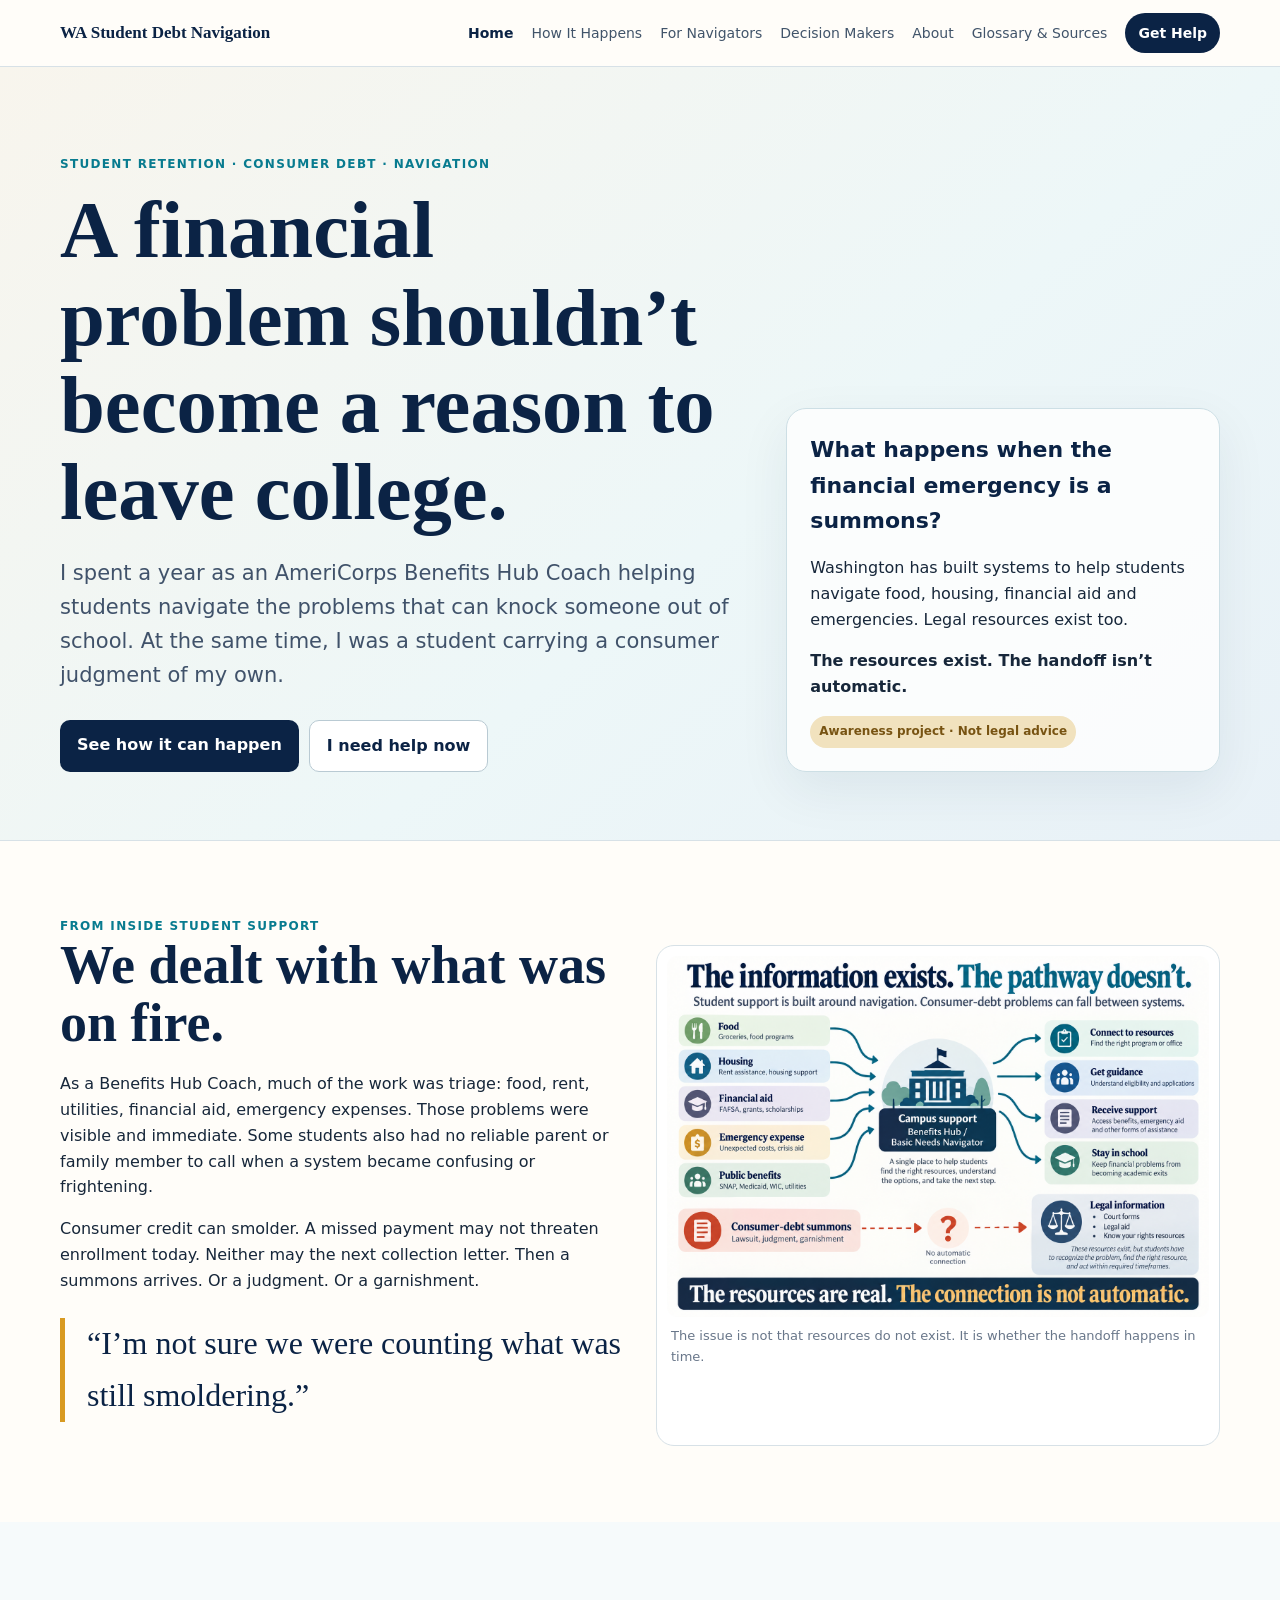
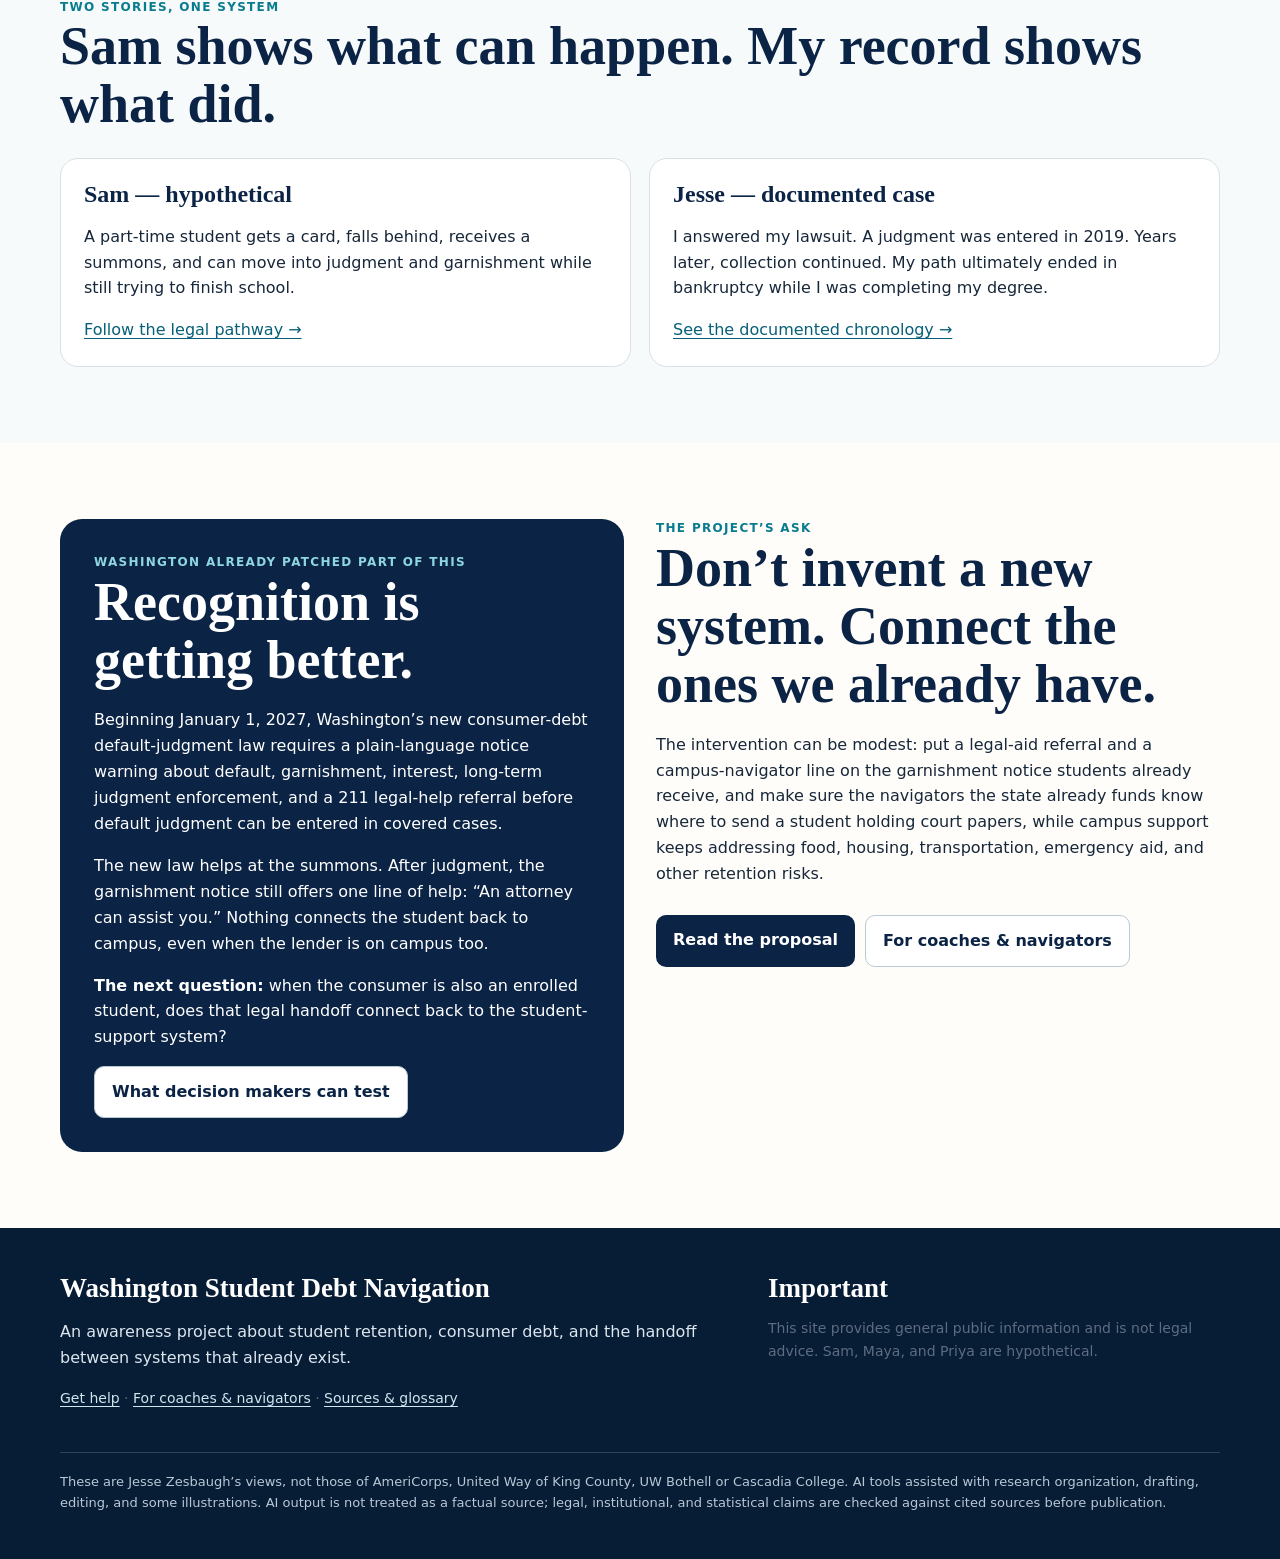
==== commit f57f4213: "Add files via upload" ====
--- a/index.html
+++ b/index.html
@@ -1,7 +1,7 @@
 <!DOCTYPE html>
-<html lang="en"><head><meta charset="utf-8"/><meta content="width=device-width,initial-scale=1" name="viewport"/><title>Washington Student Debt Navigation | Student Retention &amp; Consumer Debt</title><meta content="A Washington public-interest project about student retention, consumer debt lawsuits, garnishment, and the missing handoff between campus support and legal help." name="description"/><link href="assets/css/styles.css" rel="stylesheet"/><meta content="Jesse Zesbaugh" name="author"/><meta content="index,follow,max-image-preview:large,max-snippet:-1,max-video-preview:-1" name="robots"/><meta content="#15354a" name="theme-color"/><meta content="website" property="og:type"/><meta content="WA Student Debt Navigation" property="og:site_name"/><meta content="Washington Student Debt Navigation | Student Retention &amp; Consumer Debt" property="og:title"/><meta content="A Washington public-interest project about student retention, consumer debt lawsuits, garnishment, and the missing handoff between campus support and legal help." property="og:description"/><meta content="https://wastudentdebt.org/" property="og:url"/><meta content="https://wastudentdebt.org/assets/img/recognize-find-act.png" property="og:image"/><meta content="Illustration of the recognize, find, act, and stay-on-track navigation path for Washington students facing consumer debt." property="og:image:alt"/><meta content="summary_large_image" name="twitter:card"/><meta content="Washington Student Debt Navigation | Student Retention &amp; Consumer Debt" name="twitter:title"/><meta content="A Washington public-interest project about student retention, consumer debt lawsuits, garnishment, and the missing handoff between campus support and legal help." name="twitter:description"/><meta content="https://wastudentdebt.org/assets/img/recognize-find-act.png" name="twitter:image"/><link href="https://wastudentdebt.org/" rel="canonical"/><link href="assets/favicon.svg" rel="icon" type="image/svg+xml"/><link href="site.webmanifest" rel="manifest"/><script type="application/ld+json">{"@context":"https://schema.org","@graph":[{"@type":"WebSite","@id":"https://wastudentdebt.org/#website","url":"https://wastudentdebt.org/","name":"Washington Student Debt Navigation","description":"A Washington public-interest project about student retention, consumer debt lawsuits, garnishment, and the missing handoff between campus support and legal help.","inLanguage":"en-US","author":{"@id":"https://wastudentdebt.org/#jesse"}},{"@type":"Person","@id":"https://wastudentdebt.org/#jesse","name":"Jesse Zesbaugh","description":"Former AmeriCorps Benefits Hub Coach and author of the Washington Student Debt Navigation public-interest project."},{"@type":"WebPage","@id":"https://wastudentdebt.org/#webpage","url":"https://wastudentdebt.org/","name":"Washington Student Debt Navigation | Student Retention & Consumer Debt","description":"A Washington public-interest project about student retention, consumer debt lawsuits, garnishment, and the missing handoff between campus support and legal help.","isPartOf":{"@id":"https://wastudentdebt.org/#website"},"inLanguage":"en-US","author":{"@id":"https://wastudentdebt.org/#jesse"},"dateModified":"2026-10-22","lastReviewed":"2026-10-22"}]}</script></head><body><a class="skip" href="#main">Skip to content</a><header class="site-header"><div class="wrap navrow"><a class="brand" href="index.html">WA Student Debt Navigation</a><nav aria-label="Main navigation" class="desktop-nav"><a aria-current="page" href="index.html">Home</a><a href="how-it-happens.html">How It Happens</a><a href="for-navigators.html">For Navigators</a><a href="for-decision-makers.html">Decision Makers</a><a href="about.html">About</a><a href="glossary-sources.html">Glossary &amp; Sources</a><a class="help-link" href="get-help.html">Get Help</a></nav><details class="mobile-nav"><summary>Menu</summary><nav aria-label="Mobile navigation" class="panel"><a aria-current="page" href="index.html">Home</a><a href="how-it-happens.html">How It Happens</a><a href="for-navigators.html">For Navigators</a><a href="for-decision-makers.html">Decision Makers</a><a href="about.html">About</a><a href="glossary-sources.html">Glossary &amp; Sources</a><a class="help-link" href="get-help.html">Get Help Now</a></nav></details></div></header><main id="main">
+<html lang="en"><head><meta charset="utf-8"/><meta content="width=device-width,initial-scale=1" name="viewport"/><title>Washington Student Debt Navigation | Student Retention &amp; Consumer Debt</title><meta content="A Washington public-interest project about student retention, consumer debt lawsuits, garnishment, and the missing handoff between campus support and legal help." name="description"/><link href="assets/css/styles.css" rel="stylesheet"/><meta content="Jesse Zesbaugh" name="author"/><meta content="index,follow,max-image-preview:large,max-snippet:-1,max-video-preview:-1" name="robots"/><meta content="#15354a" name="theme-color"/><meta content="website" property="og:type"/><meta content="WA Student Debt Navigation" property="og:site_name"/><meta content="Washington Student Debt Navigation | Student Retention &amp; Consumer Debt" property="og:title"/><meta content="A Washington public-interest project about student retention, consumer debt lawsuits, garnishment, and the missing handoff between campus support and legal help." property="og:description"/><meta content="https://wastudentdebt.org/" property="og:url"/><meta content="https://wastudentdebt.org/assets/img/recognize-find-act.png" property="og:image"/><meta content="Illustration of the recognize, find, act, and stay-on-track navigation path for Washington students facing consumer debt." property="og:image:alt"/><meta content="summary_large_image" name="twitter:card"/><meta content="Washington Student Debt Navigation | Student Retention &amp; Consumer Debt" name="twitter:title"/><meta content="A Washington public-interest project about student retention, consumer debt lawsuits, garnishment, and the missing handoff between campus support and legal help." name="twitter:description"/><meta content="https://wastudentdebt.org/assets/img/recognize-find-act.png" name="twitter:image"/><link href="https://wastudentdebt.org/" rel="canonical"/><link href="assets/favicon.svg" rel="icon" type="image/svg+xml"/><link href="site.webmanifest" rel="manifest"/><script type="application/ld+json">{"@context":"https://schema.org","@graph":[{"@type":"WebSite","@id":"https://wastudentdebt.org/#website","url":"https://wastudentdebt.org/","name":"Washington Student Debt Navigation","description":"A Washington public-interest project about student retention, consumer debt lawsuits, garnishment, and the missing handoff between campus support and legal help.","inLanguage":"en-US","author":{"@id":"https://wastudentdebt.org/#jesse"}},{"@type":"Person","@id":"https://wastudentdebt.org/#jesse","name":"Jesse Zesbaugh","description":"Former AmeriCorps Benefits Hub Coach and author of the Washington Student Debt Navigation public-interest project."},{"@type":"WebPage","@id":"https://wastudentdebt.org/#webpage","url":"https://wastudentdebt.org/","name":"Washington Student Debt Navigation | Student Retention & Consumer Debt","description":"A Washington public-interest project about student retention, consumer debt lawsuits, garnishment, and the missing handoff between campus support and legal help.","isPartOf":{"@id":"https://wastudentdebt.org/#website"},"inLanguage":"en-US","author":{"@id":"https://wastudentdebt.org/#jesse"},"dateModified":"2026-11-01","lastReviewed":"2026-11-01"}]}</script></head><body><a class="skip" href="#main">Skip to content</a><header class="site-header"><div class="wrap navrow"><a class="brand" href="index.html">WA Student Debt Navigation</a><nav aria-label="Main navigation" class="desktop-nav"><a aria-current="page" href="index.html">Home</a><a href="how-it-happens.html">How It Happens</a><a href="for-navigators.html">For Navigators</a><a href="for-decision-makers.html">Decision Makers</a><a href="about.html">About</a><a href="glossary-sources.html">Glossary &amp; Sources</a><a class="help-link" href="get-help.html">Get Help</a></nav><details class="mobile-nav"><summary>Menu</summary><nav aria-label="Mobile navigation" class="panel"><a aria-current="page" href="index.html">Home</a><a href="how-it-happens.html">How It Happens</a><a href="for-navigators.html">For Navigators</a><a href="for-decision-makers.html">Decision Makers</a><a href="about.html">About</a><a href="glossary-sources.html">Glossary &amp; Sources</a><a class="help-link" href="get-help.html">Get Help Now</a></nav></details></div></header><main id="main">
 <section class="hero"><div class="wrap hero-grid"><div><div class="eyebrow">Student retention · consumer debt · navigation</div><h1>A financial problem shouldn’t become a reason to leave college.</h1><p class="lead">I spent a year as an AmeriCorps Benefits Hub Coach helping students navigate the problems that can knock someone out of school. At the same time, I was a student carrying a consumer judgment of my own.</p><div class="buttons"><a class="btn primary" href="how-it-happens.html">See how it can happen</a><a class="btn secondary" href="get-help.html">I need help now</a></div></div><aside class="hero-card"><strong>What happens when the financial emergency is a summons?</strong><p>Washington has built systems to help students navigate food, housing, financial aid and emergencies. Legal resources exist too.</p><p><b>The resources exist. The handoff isn’t automatic.</b></p><span class="badge">Awareness project · Not legal advice</span></aside></div></section>
 <section class="section"><div class="wrap grid2"><div><div class="kicker">From inside student support</div><h2>We dealt with what was on fire.</h2><p>As a Benefits Hub Coach, much of the work was triage: food, rent, utilities, financial aid, emergency expenses. Those problems were visible and immediate. Some students also had no reliable parent or family member to call when a system became confusing or frightening.</p><p>Consumer credit can smolder. A missed payment may not threaten enrollment today. Neither may the next collection letter. Then a summons arrives. Or a judgment. Or a garnishment.</p><div class="quote">“I’m not sure we were counting what was still smoldering.”</div></div><div class="figure"><img alt="Diagram showing campus support connected to food, housing, financial aid, emergency expenses, and public benefits, while a consumer-debt summons has no automatic connection to legal information." src="assets/img/navigation-gap.png"/><div class="caption">The issue is not that resources do not exist. It is whether the handoff happens in time.</div></div></div></section>
 <section class="section alt"><div class="wrap"><div class="kicker">Two stories, one system</div><h2>Sam shows what can happen. My record shows what did.</h2><div class="cards"><article class="card"><h3>Sam — hypothetical</h3><p>A part-time student gets a card, falls behind, receives a summons, and can move into judgment and garnishment while still trying to finish school.</p><a href="how-it-happens.html">Follow the legal pathway →</a></article><article class="card"><h3>Jesse — documented case</h3><p>I answered my lawsuit. A judgment was entered in 2019. Years later, collection continued. My path ultimately ended in bankruptcy while I was completing my degree.</p><a href="about.html">See the documented chronology →</a></article></div></div></section>
-<section class="section"><div class="wrap grid2"><div class="callout"><div class="kicker">Washington already patched part of this</div><h2>Recognition is getting better.</h2><p>Beginning January 1, 2027, Washington’s new consumer-debt default-judgment law requires a plain-language notice warning about default, garnishment, interest, long-term judgment enforcement, and a 211 legal-help referral before default judgment can be entered in covered cases.</p><p>The new law helps at the summons. Nothing changes after judgment, and nothing connects the campus, even when the lender is on campus too.</p><p><b>The next question:</b> when the consumer is also an enrolled student, does that legal handoff connect back to the student-support system?</p><a class="btn secondary" href="for-decision-makers.html">What decision makers can test</a></div><div><div class="kicker">The project’s ask</div><h2>Don’t invent a new system. Connect the ones we already have.</h2><p>The possible intervention can be modest: recognize a court trigger, tell the student that time may matter, and make a warm referral to qualified legal help while campus support continues addressing food, housing, transportation, emergency aid, and other retention risks.</p><div class="buttons"><a class="btn primary" href="for-navigators.html">For coaches &amp; navigators</a><a class="btn secondary" href="for-decision-makers.html">For decision makers</a></div></div></div></section>
+<section class="section"><div class="wrap grid2"><div class="callout"><div class="kicker">Washington already patched part of this</div><h2>Recognition is getting better.</h2><p>Beginning January 1, 2027, Washington’s new consumer-debt default-judgment law requires a plain-language notice warning about default, garnishment, interest, long-term judgment enforcement, and a 211 legal-help referral before default judgment can be entered in covered cases.</p><p>The new law helps at the summons. After judgment, the garnishment notice still offers one line of help: “An attorney can assist you.” Nothing connects the student back to campus, even when the lender is on campus too.</p><p><b>The next question:</b> when the consumer is also an enrolled student, does that legal handoff connect back to the student-support system?</p><a class="btn secondary" href="for-decision-makers.html">What decision makers can test</a></div><div><div class="kicker">The project’s ask</div><h2>Don’t invent a new system. Connect the ones we already have.</h2><p>The intervention can be modest: put a legal-aid referral and a campus-navigator line on the garnishment notice students already receive, and make sure the navigators the state already funds know where to send a student holding court papers, while campus support keeps addressing food, housing, transportation, emergency aid, and other retention risks.</p><div class="buttons"><a class="btn primary" href="for-decision-makers.html#proposal">Read the proposal</a><a class="btn secondary" href="for-navigators.html">For coaches &amp; navigators</a></div></div></div></section>
 </main><footer class="site-footer"><div class="wrap"><div class="footer-grid"><div><h3>Washington Student Debt Navigation</h3><p>An awareness project about student retention, consumer debt, and the handoff between systems that already exist.</p><p class="small"><a href="get-help.html">Get help</a> · <a href="for-navigators.html">For coaches &amp; navigators</a> · <a href="glossary-sources.html">Sources &amp; glossary</a></p></div><div><h3>Important</h3><p class="small">This site provides general public information and is not legal advice. Sam, Maya, and Priya are hypothetical.</p></div></div><div class="legal">These are Jesse Zesbaugh’s views, not those of AmeriCorps, United Way of King County, UW Bothell or Cascadia College. AI tools assisted with research organization, drafting, editing, and some illustrations. AI output is not treated as a factual source; legal, institutional, and statistical claims are checked against cited sources before publication.</div></div></footer><script src="assets/js/site.js"></script></body></html>
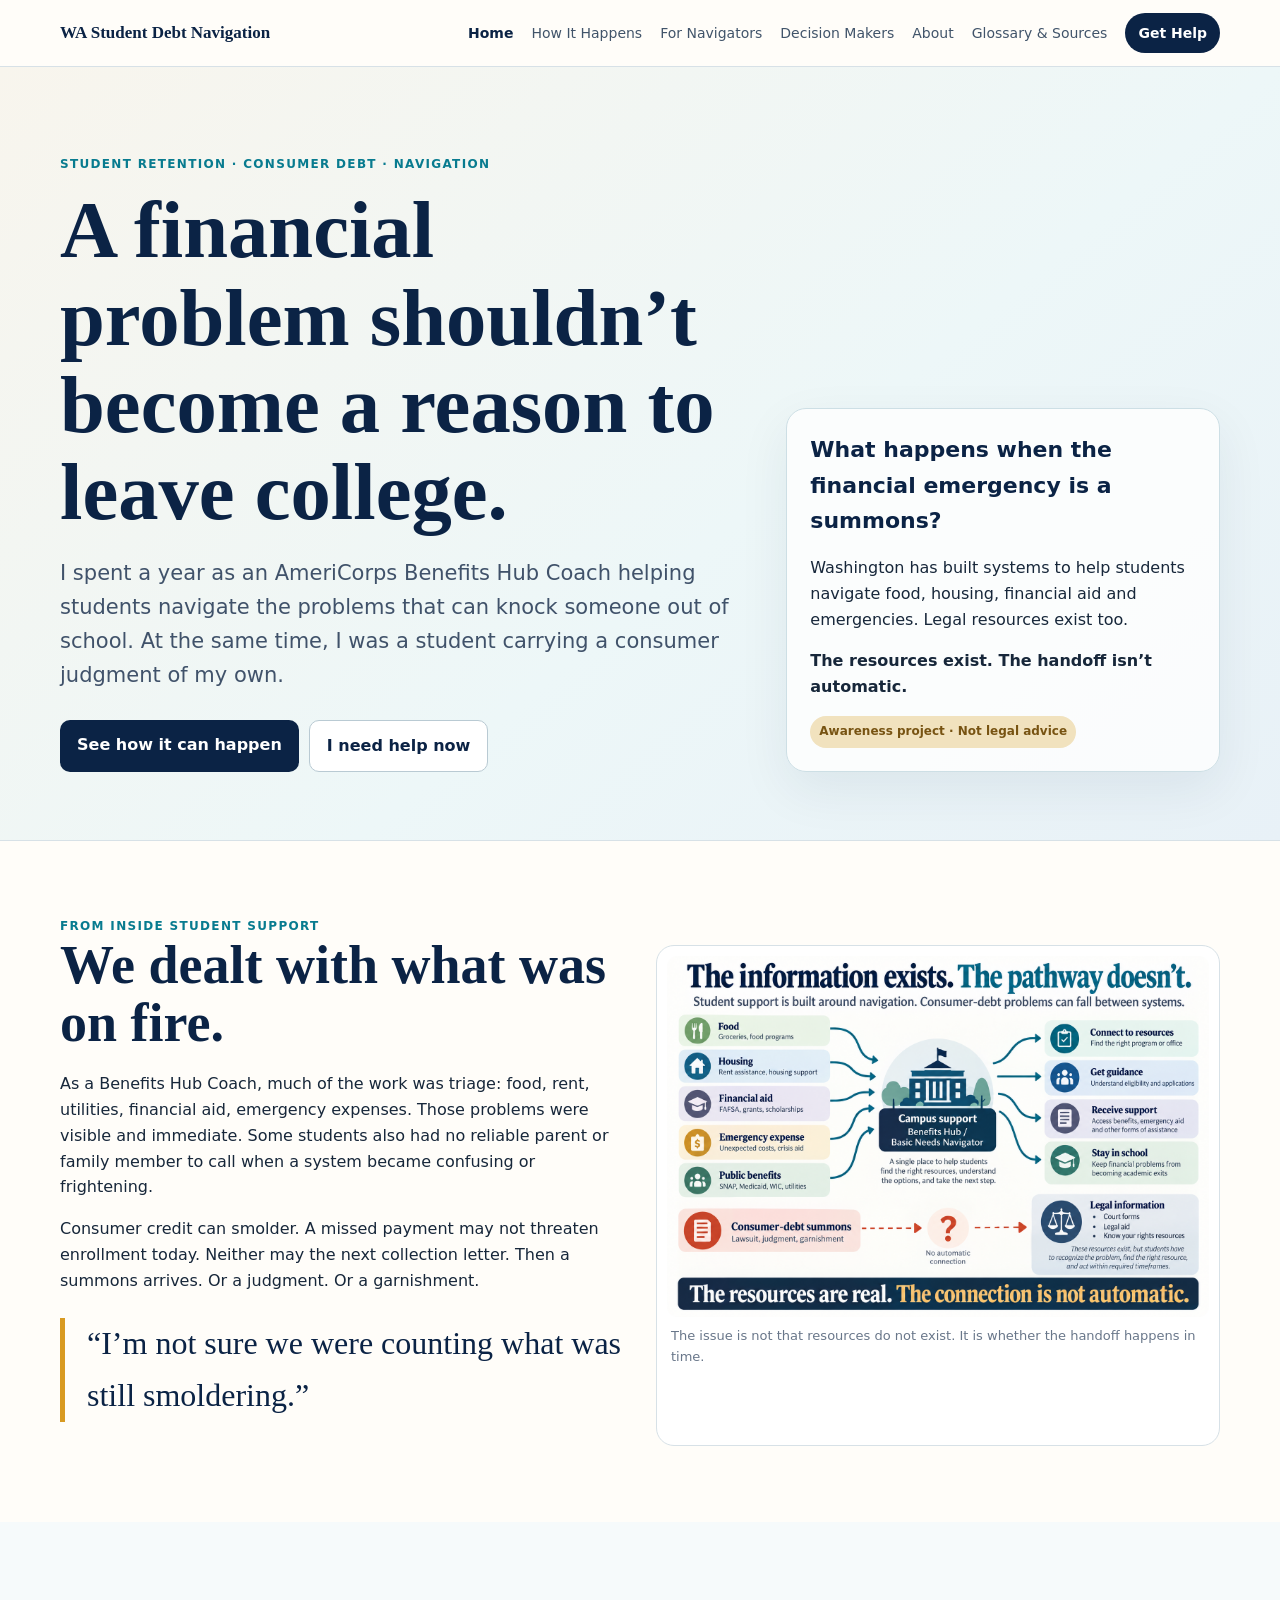
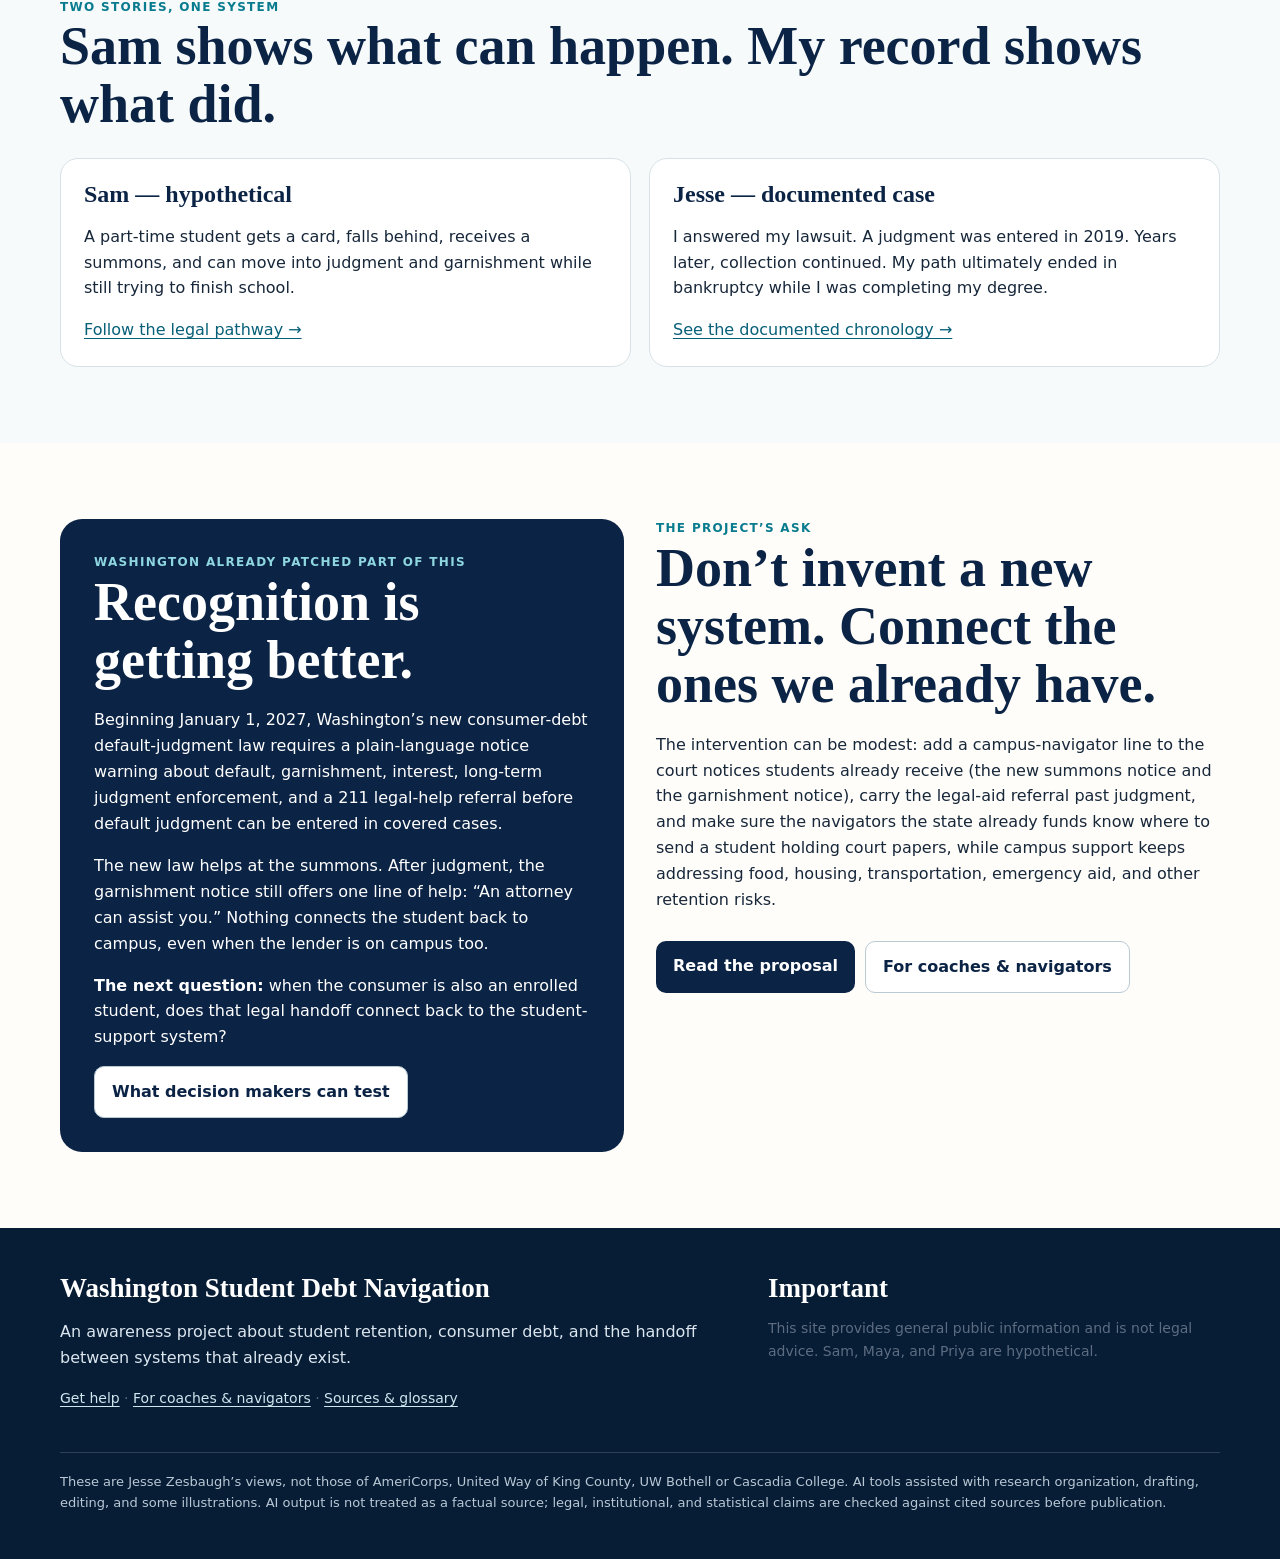
==== commit 5c08828d: "Add files via upload" ====
--- a/index.html
+++ b/index.html
@@ -3,5 +3,5 @@
 <section class="hero"><div class="wrap hero-grid"><div><div class="eyebrow">Student retention · consumer debt · navigation</div><h1>A financial problem shouldn’t become a reason to leave college.</h1><p class="lead">I spent a year as an AmeriCorps Benefits Hub Coach helping students navigate the problems that can knock someone out of school. At the same time, I was a student carrying a consumer judgment of my own.</p><div class="buttons"><a class="btn primary" href="how-it-happens.html">See how it can happen</a><a class="btn secondary" href="get-help.html">I need help now</a></div></div><aside class="hero-card"><strong>What happens when the financial emergency is a summons?</strong><p>Washington has built systems to help students navigate food, housing, financial aid and emergencies. Legal resources exist too.</p><p><b>The resources exist. The handoff isn’t automatic.</b></p><span class="badge">Awareness project · Not legal advice</span></aside></div></section>
 <section class="section"><div class="wrap grid2"><div><div class="kicker">From inside student support</div><h2>We dealt with what was on fire.</h2><p>As a Benefits Hub Coach, much of the work was triage: food, rent, utilities, financial aid, emergency expenses. Those problems were visible and immediate. Some students also had no reliable parent or family member to call when a system became confusing or frightening.</p><p>Consumer credit can smolder. A missed payment may not threaten enrollment today. Neither may the next collection letter. Then a summons arrives. Or a judgment. Or a garnishment.</p><div class="quote">“I’m not sure we were counting what was still smoldering.”</div></div><div class="figure"><img alt="Diagram showing campus support connected to food, housing, financial aid, emergency expenses, and public benefits, while a consumer-debt summons has no automatic connection to legal information." src="assets/img/navigation-gap.png"/><div class="caption">The issue is not that resources do not exist. It is whether the handoff happens in time.</div></div></div></section>
 <section class="section alt"><div class="wrap"><div class="kicker">Two stories, one system</div><h2>Sam shows what can happen. My record shows what did.</h2><div class="cards"><article class="card"><h3>Sam — hypothetical</h3><p>A part-time student gets a card, falls behind, receives a summons, and can move into judgment and garnishment while still trying to finish school.</p><a href="how-it-happens.html">Follow the legal pathway →</a></article><article class="card"><h3>Jesse — documented case</h3><p>I answered my lawsuit. A judgment was entered in 2019. Years later, collection continued. My path ultimately ended in bankruptcy while I was completing my degree.</p><a href="about.html">See the documented chronology →</a></article></div></div></section>
-<section class="section"><div class="wrap grid2"><div class="callout"><div class="kicker">Washington already patched part of this</div><h2>Recognition is getting better.</h2><p>Beginning January 1, 2027, Washington’s new consumer-debt default-judgment law requires a plain-language notice warning about default, garnishment, interest, long-term judgment enforcement, and a 211 legal-help referral before default judgment can be entered in covered cases.</p><p>The new law helps at the summons. After judgment, the garnishment notice still offers one line of help: “An attorney can assist you.” Nothing connects the student back to campus, even when the lender is on campus too.</p><p><b>The next question:</b> when the consumer is also an enrolled student, does that legal handoff connect back to the student-support system?</p><a class="btn secondary" href="for-decision-makers.html">What decision makers can test</a></div><div><div class="kicker">The project’s ask</div><h2>Don’t invent a new system. Connect the ones we already have.</h2><p>The intervention can be modest: put a legal-aid referral and a campus-navigator line on the garnishment notice students already receive, and make sure the navigators the state already funds know where to send a student holding court papers, while campus support keeps addressing food, housing, transportation, emergency aid, and other retention risks.</p><div class="buttons"><a class="btn primary" href="for-decision-makers.html#proposal">Read the proposal</a><a class="btn secondary" href="for-navigators.html">For coaches &amp; navigators</a></div></div></div></section>
+<section class="section"><div class="wrap grid2"><div class="callout"><div class="kicker">Washington already patched part of this</div><h2>Recognition is getting better.</h2><p>Beginning January 1, 2027, Washington’s new consumer-debt default-judgment law requires a plain-language notice warning about default, garnishment, interest, long-term judgment enforcement, and a 211 legal-help referral before default judgment can be entered in covered cases.</p><p>The new law helps at the summons. After judgment, the garnishment notice still offers one line of help: “An attorney can assist you.” Nothing connects the student back to campus, even when the lender is on campus too.</p><p><b>The next question:</b> when the consumer is also an enrolled student, does that legal handoff connect back to the student-support system?</p><a class="btn secondary" href="for-decision-makers.html">What decision makers can test</a></div><div><div class="kicker">The project’s ask</div><h2>Don’t invent a new system. Connect the ones we already have.</h2><p>The intervention can be modest: add a campus-navigator line to the court notices students already receive (the new summons notice and the garnishment notice), carry the legal-aid referral past judgment, and make sure the navigators the state already funds know where to send a student holding court papers, while campus support keeps addressing food, housing, transportation, emergency aid, and other retention risks.</p><div class="buttons"><a class="btn primary" href="for-decision-makers.html#proposal">Read the proposal</a><a class="btn secondary" href="for-navigators.html">For coaches &amp; navigators</a></div></div></div></section>
 </main><footer class="site-footer"><div class="wrap"><div class="footer-grid"><div><h3>Washington Student Debt Navigation</h3><p>An awareness project about student retention, consumer debt, and the handoff between systems that already exist.</p><p class="small"><a href="get-help.html">Get help</a> · <a href="for-navigators.html">For coaches &amp; navigators</a> · <a href="glossary-sources.html">Sources &amp; glossary</a></p></div><div><h3>Important</h3><p class="small">This site provides general public information and is not legal advice. Sam, Maya, and Priya are hypothetical.</p></div></div><div class="legal">These are Jesse Zesbaugh’s views, not those of AmeriCorps, United Way of King County, UW Bothell or Cascadia College. AI tools assisted with research organization, drafting, editing, and some illustrations. AI output is not treated as a factual source; legal, institutional, and statistical claims are checked against cited sources before publication.</div></div></footer><script src="assets/js/site.js"></script></body></html>
